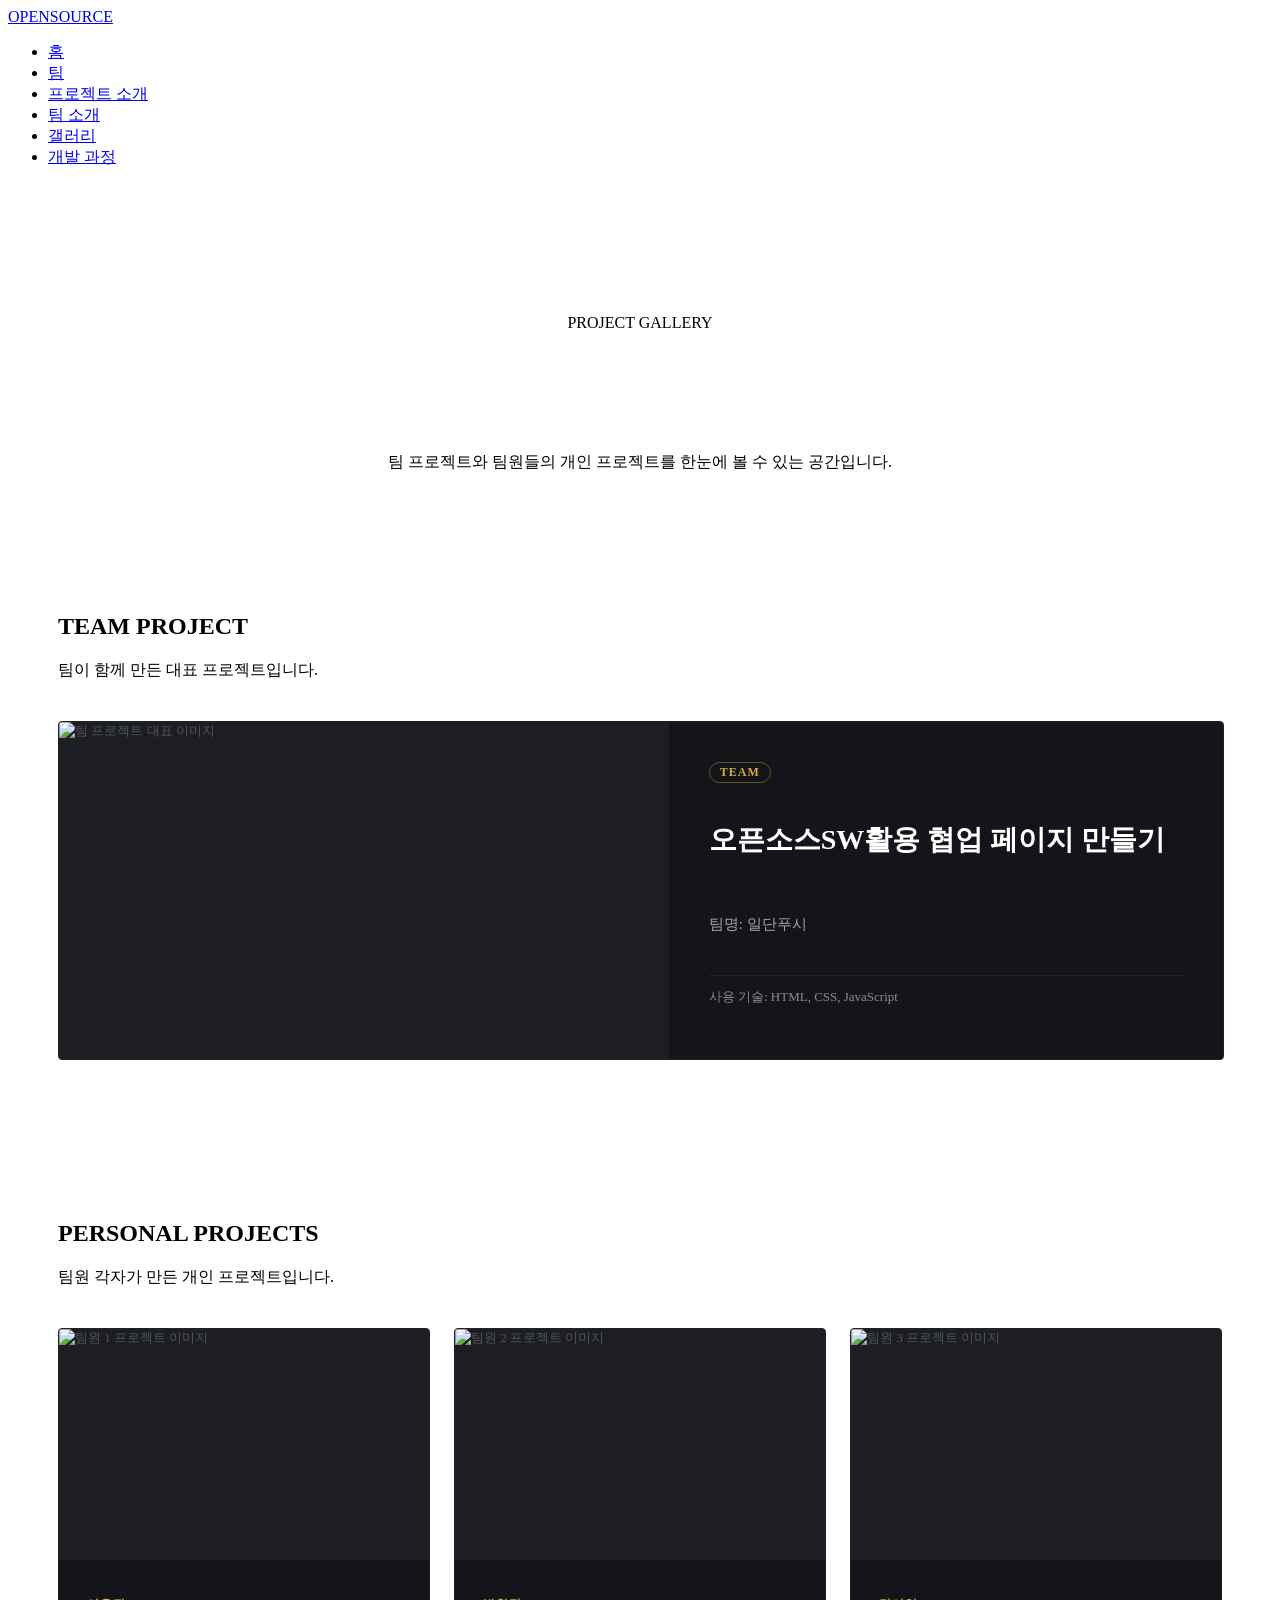
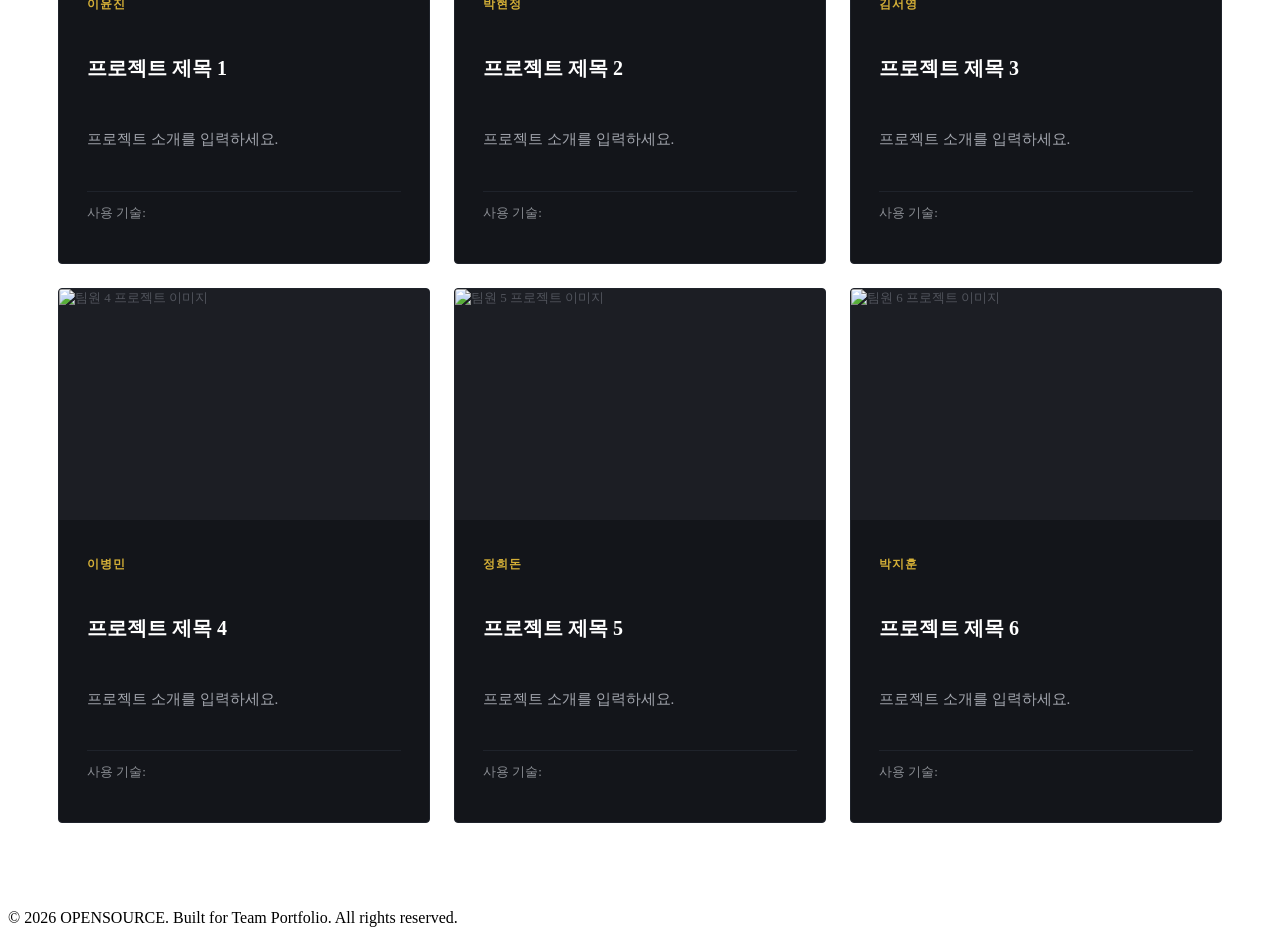
==== gallery.html @ da1b054b "페이지 이동 수정" ====
<!DOCTYPE html>
<html lang="ko">
<head>
    <meta charset="UTF-8">
    <meta name="viewport" content="width=device-width, initial-scale=1.0">
    <title>프로젝트 갤러리 | 일단 푸시 Team Portfolio</title>
    <link rel="stylesheet" href="page.css">
    <link rel="stylesheet" href="gallery.css">
</head>
<body>

    <header id="main-header" class="scrolled">
        <a href="page.html" class="logo-link">
            <div class="logo">OPENSOURCE</div>
        </a>
        <nav>
            <ul>
                <li><a href="page.html" class="nav-link">홈</a></li>
                <li><a href="page.html#team" class="nav-link">팀</a></li>
                <li><a href="page.html#project" class="nav-link">프로젝트 소개</a></li>
                <li><a href="about.html">팀 소개</a></li>
                <li><a href="gallery.html" class="nav-link active">갤러리</a></li>
                <li><a href="process.html" class="nav-link">개발 과정</a></li>
            </ul>
        </nav>
    </header>

    <main id="gallery-page">

        <section class="gallery-hero">
            <span class="team-brand">PROJECT GALLERY</span>
            <h1 class="gallery-main-title">프로젝트 갤러리</h1>
            <p class="section-desc">팀 프로젝트와 팀원들의 개인 프로젝트를 한눈에 볼 수 있는 공간입니다.</p>
        </section>

        <section id="team-project" class="gallery-section">
            <h2 class="section-title">TEAM PROJECT</h2>
            <p class="section-desc">팀이 함께 만든 대표 프로젝트입니다.</p>

            <article class="project-card gallery-team-card">
                <div class="project-thumb">
                    <img src="images/team-project.png" alt="팀 프로젝트 대표 이미지">
                </div>
                <div class="project-info">
                    <span class="project-badge">TEAM</span>
                    <h3 class="project-title">오픈소스SW활용 협업 페이지 만들기</h3>
                    <p class="project-desc">팀명: 일단푸시</p>
                    <p class="project-tech">사용 기술: HTML, CSS, JavaScript</p>
                </div>
            </article>
        </section>

        <section id="personal-projects" class="gallery-section">
            <h2 class="section-title">PERSONAL PROJECTS</h2>
            <p class="section-desc">팀원 각자가 만든 개인 프로젝트입니다.</p>

            <div class="project-grid">

                <article class="project-card personal-card">
                    <div class="project-thumb">
                        <img src="images/project-1.png" alt="팀원 1 프로젝트 이미지">
                    </div>
                    <div class="project-info">
                        <p class="project-author">이윤진</p>
                        <h3 class="project-title">프로젝트 제목 1</h3>
                        <p class="project-desc">프로젝트 소개를 입력하세요.</p>
                        <p class="project-tech">사용 기술: </p>
                    </div>
                </article>

                <article class="project-card personal-card">
                    <div class="project-thumb">
                        <img src="images/project-2.png" alt="팀원 2 프로젝트 이미지">
                    </div>
                    <div class="project-info">
                        <p class="project-author">박현정</p>
                        <h3 class="project-title">프로젝트 제목 2</h3>
                        <p class="project-desc">프로젝트 소개를 입력하세요.</p>
                        <p class="project-tech">사용 기술: </p>
                    </div>
                </article>

                <article class="project-card personal-card">
                    <div class="project-thumb">
                        <img src="images/project-3.png" alt="팀원 3 프로젝트 이미지">
                    </div>
                    <div class="project-info">
                        <p class="project-author">김서영</p>
                        <h3 class="project-title">프로젝트 제목 3</h3>
                        <p class="project-desc">프로젝트 소개를 입력하세요.</p>
                        <p class="project-tech">사용 기술: </p>
                    </div>
                </article>

                <article class="project-card personal-card">
                    <div class="project-thumb">
                        <img src="images/project-4.png" alt="팀원 4 프로젝트 이미지">
                    </div>
                    <div class="project-info">
                        <p class="project-author">이병민</p>
                        <h3 class="project-title">프로젝트 제목 4</h3>
                        <p class="project-desc">프로젝트 소개를 입력하세요.</p>
                        <p class="project-tech">사용 기술: </p>
                    </div>
                </article>

                <article class="project-card personal-card">
                    <div class="project-thumb">
                        <img src="images/project-5.png" alt="팀원 5 프로젝트 이미지">
                    </div>
                    <div class="project-info">
                        <p class="project-author">정희돈</p>
                        <h3 class="project-title">프로젝트 제목 5</h3>
                        <p class="project-desc">프로젝트 소개를 입력하세요.</p>
                        <p class="project-tech">사용 기술: </p>
                    </div>
                </article>

                <article class="project-card personal-card">
                    <div class="project-thumb">
                        <img src="images/project-6.png" alt="팀원 6 프로젝트 이미지">
                    </div>
                    <div class="project-info">
                        <p class="project-author">박지훈</p>
                        <h3 class="project-title">프로젝트 제목 6</h3>
                        <p class="project-desc">프로젝트 소개를 입력하세요.</p>
                        <p class="project-tech">사용 기술: </p>
                    </div>
                </article>

            </div>
        </section>

    </main>

    <footer id="site-footer">
        <p>© 2026 OPENSOURCE. Built for Team Portfolio. All rights reserved.</p>
    </footer>

</body>
</html>
---- gallery.css ----
/* 갤러리 페이지 전용 스타일 (공통 스타일은 page.css 사용) */

/* 페이지 상단 소개 영역 */
.gallery-hero {
    min-height: auto;
    padding: 130px 50px 50px 50px;
    text-align: center;
}

.gallery-main-title {
    font-size: 48px;
    font-weight: 900;
    color: #ffffff;
    margin-bottom: 14px;
    letter-spacing: 1px;
}

.gallery-hero .section-desc {
    margin-bottom: 0;
}

/* 섹션 공통 (page.css의 min-height:100vh 해제) */
.gallery-section {
    min-height: auto;
    padding: 70px 50px;
}

.gallery-section .section-desc {
    margin-bottom: 40px;
}

/* 프로젝트 카드 공통 */
.project-card {
    background: #13151a;
    border: 1px solid #1f232b;
    border-radius: 4px;
    overflow: hidden;
    transition: transform 0.3s ease, border-color 0.3s ease, box-shadow 0.3s ease;
}

.project-card:hover {
    transform: translateY(-4px);
    border-color: rgba(212, 175, 55, 0.5);
    box-shadow: 0 8px 24px rgba(0, 0, 0, 0.4);
}

/* 썸네일 (이미지가 없어도 영역 유지) */
.project-thumb {
    width: 100%;
    aspect-ratio: 16 / 10;
    background: #1c1e24;
    overflow: hidden;
}

.project-thumb img {
    width: 100%;
    height: 100%;
    object-fit: cover;
    object-position: center;
    display: block;
    color: #51545c;
    font-size: 13px;
}

/* 카드 내용 */
.project-info {
    padding: 24px 28px 28px;
    display: flex;
    flex-direction: column;
    gap: 10px;
    align-items: flex-start;
}

.project-badge,
.project-author {
    font-size: 12px;
    font-weight: 600;
    color: #d4af37;
    letter-spacing: 1px;
}

.project-badge {
    border: 1px solid rgba(212, 175, 55, 0.4);
    padding: 2px 10px;
    border-radius: 999px;
}

.project-title {
    font-size: 20px;
    font-weight: 700;
    color: #ffffff;
}

.project-desc {
    font-size: 15px;
    color: #a2a5ad;
    line-height: 1.7;
    word-break: keep-all;
}

.project-tech {
    font-size: 13px;
    color: #8a8d93;
    width: 100%;
    padding-top: 12px;
    border-top: 1px solid #1f232b;
}

.project-link {
    margin-top: 6px;
    font-size: 14px;
    font-weight: 600;
    color: #d4af37;
    border: 1px solid rgba(212, 175, 55, 0.4);
    padding: 8px 18px;
    border-radius: 4px;
    transition: background 0.3s, color 0.3s;
}

.project-link:hover {
    background: #d4af37;
    color: #0a0b0d;
}

/* 팀 프로젝트: 가로형 카드 */
.gallery-team-card {
    width: 100%;
    display: grid;
    grid-template-columns: 1.1fr 1fr;
}

.gallery-team-card .project-thumb {
    aspect-ratio: auto;
    min-height: 300px;
}

.gallery-team-card .project-info {
    padding: 40px;
    justify-content: center;
}

.gallery-team-card .project-title {
    font-size: 28px;
}

/* 개인 프로젝트: 그리드 */
.project-grid {
    display: grid;
    grid-template-columns: repeat(auto-fill, minmax(320px, 1fr));
    gap: 24px;
    width: 100%;
}

/* 모바일 화면 대응 */
@media (max-width: 768px) {
    .gallery-hero { padding: 110px 20px 40px 20px; }
    .gallery-main-title { font-size: 34px; }
    .gallery-section { padding: 50px 20px; }
    .gallery-section .section-desc { margin-bottom: 30px; }

    .gallery-team-card { grid-template-columns: 1fr; }
    .gallery-team-card .project-thumb { min-height: 0; aspect-ratio: 16 / 10; }
    .gallery-team-card .project-info { padding: 24px 28px 28px; }
    .gallery-team-card .project-title { font-size: 22px; }

    .project-grid { grid-template-columns: 1fr; }
}
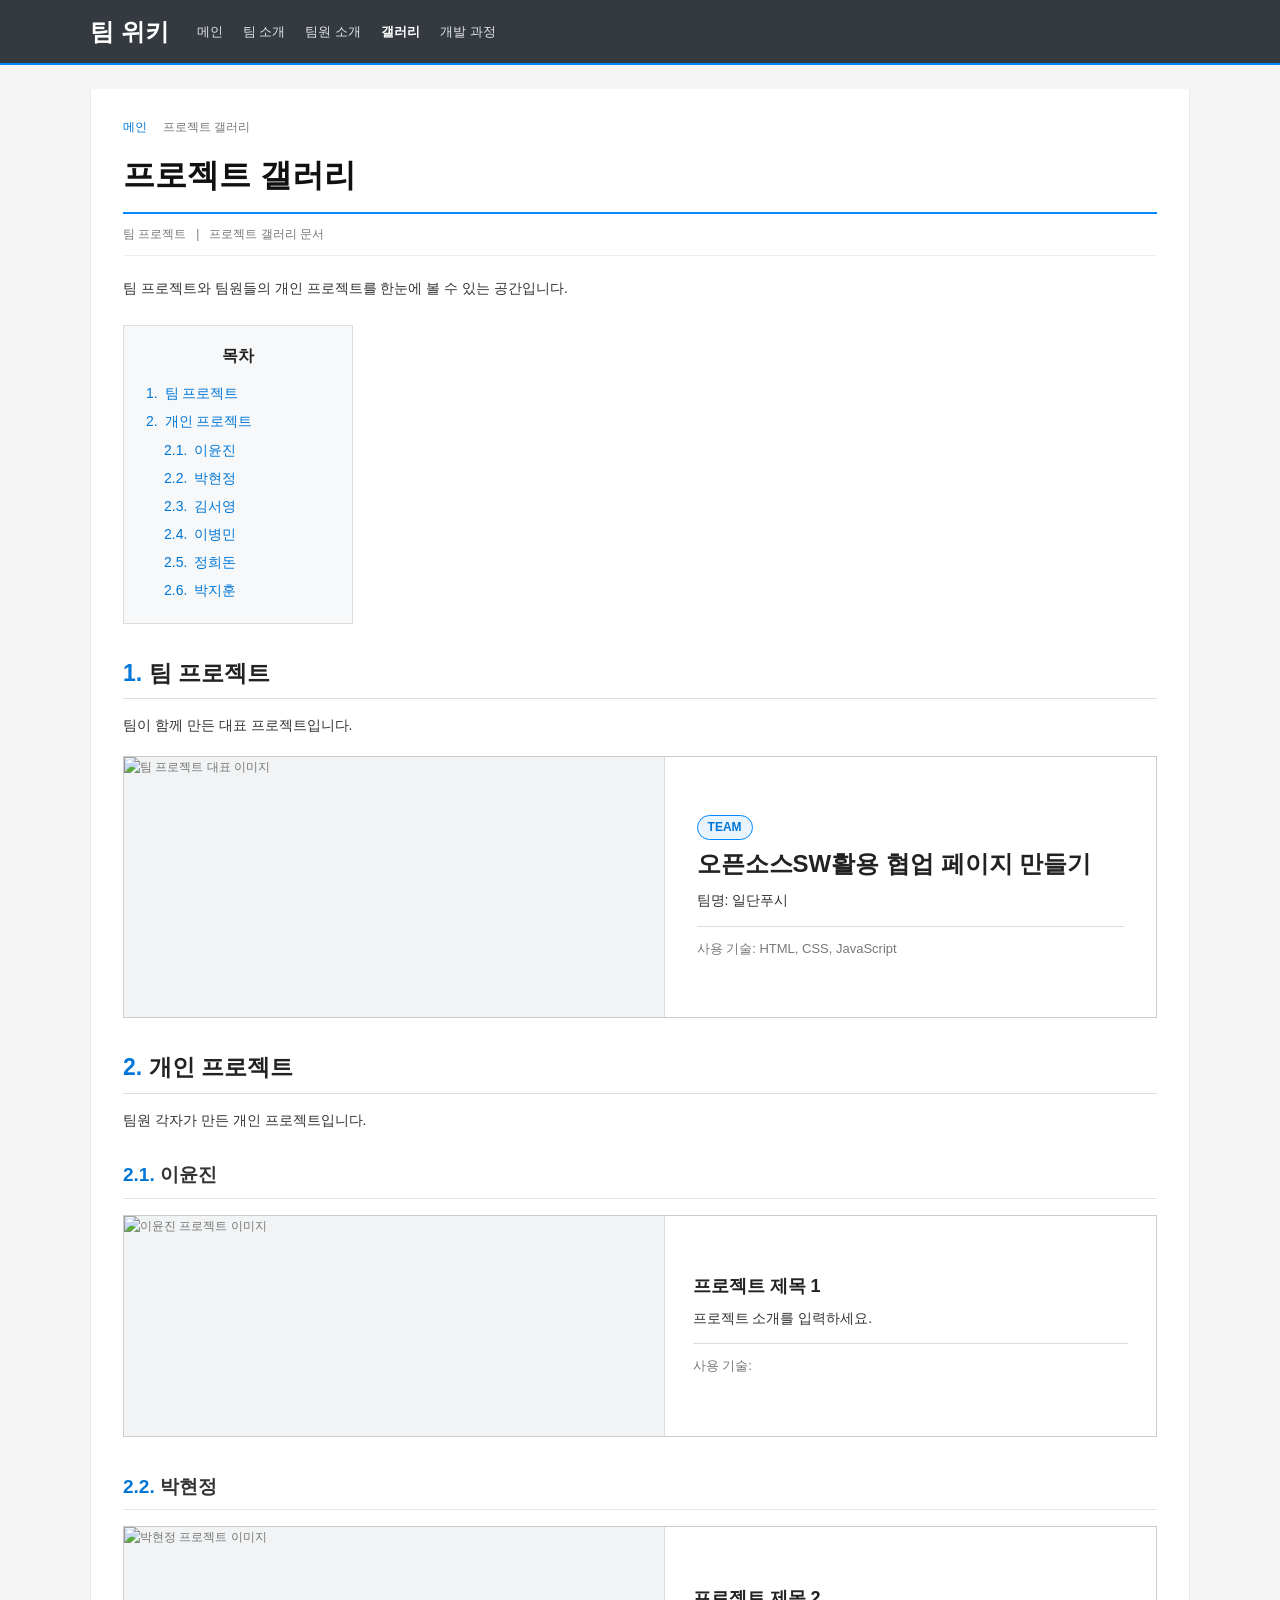
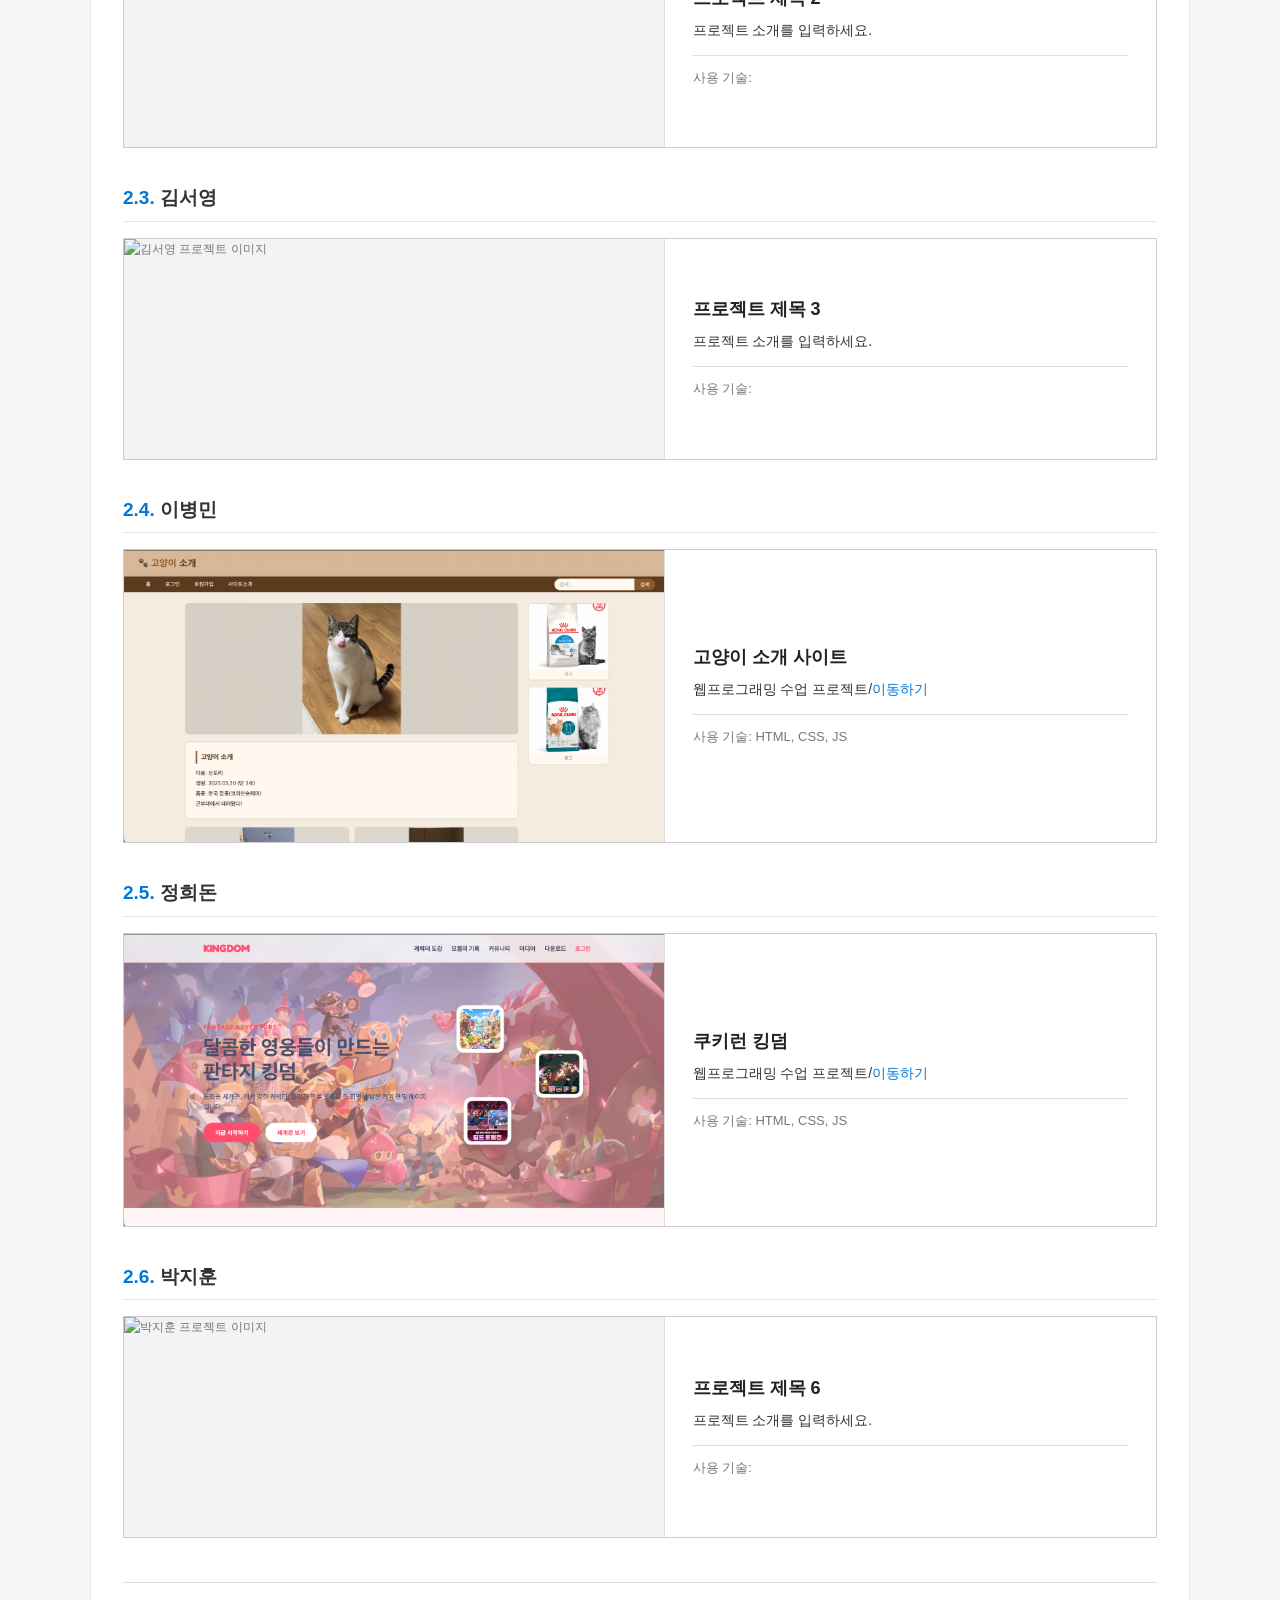
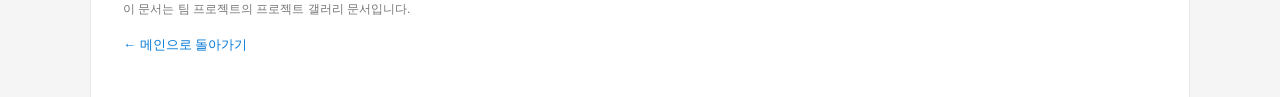
==== commit 5a24a227: "갤러리페이지디자인수정및 개인프로젝트내용추가(이병민,정희돈)" ====
--- a/gallery.html
+++ b/gallery.html
@@ -3,139 +3,199 @@
 <head>
     <meta charset="UTF-8">
     <meta name="viewport" content="width=device-width, initial-scale=1.0">
-    <title>프로젝트 갤러리 | 일단 푸시 Team Portfolio</title>
-    <link rel="stylesheet" href="page.css">
-    <link rel="stylesheet" href="gallery.css">
+    <title>프로젝트 갤러리 - 팀 위키</title>
+    <link rel="stylesheet" href="./gallery.css">
 </head>
 <body>
 
-    <header id="main-header" class="scrolled">
-        <a href="page.html" class="logo-link">
-            <div class="logo">OPENSOURCE</div>
-        </a>
-        <nav>
-            <ul>
-                <li><a href="page.html" class="nav-link">홈</a></li>
-                <li><a href="page.html#team" class="nav-link">팀</a></li>
-                <li><a href="page.html#project" class="nav-link">프로젝트 소개</a></li>
-                <li><a href="about.html">팀 소개</a></li>
-                <li><a href="gallery.html" class="nav-link active">갤러리</a></li>
-                <li><a href="process.html" class="nav-link">개발 과정</a></li>
-            </ul>
+    <header id="main-header" class="top-bar">
+        <nav class="nav-container" aria-label="주 메뉴">
+            <a href="./page.html" class="logo">팀 위키</a>
+
+            <div class="top-menu">
+                <a href="./page.html">메인</a>
+                <a href="./about.html">팀 소개</a>
+                <a href="./team.html">팀원 소개</a>
+                <a href="./gallery.html" aria-current="page">갤러리</a>
+                <a href="./process.html">개발 과정</a>
+            </div>
         </nav>
     </header>
 
-    <main id="gallery-page">
-
-        <section class="gallery-hero">
-            <span class="team-brand">PROJECT GALLERY</span>
-            <h1 class="gallery-main-title">프로젝트 갤러리</h1>
-            <p class="section-desc">팀 프로젝트와 팀원들의 개인 프로젝트를 한눈에 볼 수 있는 공간입니다.</p>
-        </section>
-
-        <section id="team-project" class="gallery-section">
-            <h2 class="section-title">TEAM PROJECT</h2>
-            <p class="section-desc">팀이 함께 만든 대표 프로젝트입니다.</p>
-
-            <article class="project-card gallery-team-card">
-                <div class="project-thumb">
-                    <img src="images/team-project.png" alt="팀 프로젝트 대표 이미지">
-                </div>
-                <div class="project-info">
-                    <span class="project-badge">TEAM</span>
-                    <h3 class="project-title">오픈소스SW활용 협업 페이지 만들기</h3>
-                    <p class="project-desc">팀명: 일단푸시</p>
-                    <p class="project-tech">사용 기술: HTML, CSS, JavaScript</p>
-                </div>
-            </article>
-        </section>
-
-        <section id="personal-projects" class="gallery-section">
-            <h2 class="section-title">PERSONAL PROJECTS</h2>
-            <p class="section-desc">팀원 각자가 만든 개인 프로젝트입니다.</p>
-
-            <div class="project-grid">
-
-                <article class="project-card personal-card">
+    <main id="gallery-page" class="wiki-container">
+        <article class="wiki-article">
+
+            <div class="breadcrumb">
+                <a href="./page.html">메인</a>
+                <span></span>
+                <span>프로젝트 갤러리</span>
+            </div>
+
+            <h1 class="document-title">프로젝트 갤러리</h1>
+
+            <div class="document-info">
+                팀 프로젝트
+                <span>|</span>
+                프로젝트 갤러리 문서
+            </div>
+
+            <p class="intro">팀 프로젝트와 팀원들의 개인 프로젝트를 한눈에 볼 수 있는 공간입니다.</p>
+
+            <nav class="toc" aria-label="목차">
+                <h2 class="toc-title">목차</h2>
+
+                <ol class="toc-list">
+                    <li>
+                        <a href="#team-project">
+                            <span class="section-number">1.</span> 팀 프로젝트
+                        </a>
+                    </li>
+
+                    <li>
+                        <a href="#personal-projects">
+                            <span class="section-number">2.</span> 개인 프로젝트
+                        </a>
+
+                        <ol>
+                            <li><a href="#project1"><span class="section-number">2.1.</span> 이윤진</a></li>
+                            <li><a href="#project2"><span class="section-number">2.2.</span> 박현정</a></li>
+                            <li><a href="#project3"><span class="section-number">2.3.</span> 김서영</a></li>
+                            <li><a href="#project4"><span class="section-number">2.4.</span> 이병민</a></li>
+                            <li><a href="#project5"><span class="section-number">2.5.</span> 정희돈</a></li>
+                            <li><a href="#project6"><span class="section-number">2.6.</span> 박지훈</a></li>
+                        </ol>
+                    </li>
+                </ol>
+            </nav>
+
+            <section id="team-project" class="gallery-section">
+                <h2 class="section-title"><a href="#team-project">1.</a> 팀 프로젝트</h2>
+                <p>팀이 함께 만든 대표 프로젝트입니다.</p>
+
+                <article class="project-card gallery-team-card">
                     <div class="project-thumb">
-                        <img src="images/project-1.png" alt="팀원 1 프로젝트 이미지">
+                        <img src="images/team-project.png" alt="팀 프로젝트 대표 이미지">
                     </div>
                     <div class="project-info">
-                        <p class="project-author">이윤진</p>
-                        <h3 class="project-title">프로젝트 제목 1</h3>
-                        <p class="project-desc">프로젝트 소개를 입력하세요.</p>
-                        <p class="project-tech">사용 기술: </p>
+                        <span class="project-badge">TEAM</span>
+                        <h3 class="project-title">오픈소스SW활용 협업 페이지 만들기</h3>
+                        <p class="project-desc">팀명: 일단푸시</p>
+                        <p class="project-tech">사용 기술: HTML, CSS, JavaScript</p>
                     </div>
                 </article>
-
-                <article class="project-card personal-card">
-                    <div class="project-thumb">
-                        <img src="images/project-2.png" alt="팀원 2 프로젝트 이미지">
-                    </div>
-                    <div class="project-info">
-                        <p class="project-author">박현정</p>
-                        <h3 class="project-title">프로젝트 제목 2</h3>
-                        <p class="project-desc">프로젝트 소개를 입력하세요.</p>
-                        <p class="project-tech">사용 기술: </p>
-                    </div>
-                </article>
-
-                <article class="project-card personal-card">
-                    <div class="project-thumb">
-                        <img src="images/project-3.png" alt="팀원 3 프로젝트 이미지">
-                    </div>
-                    <div class="project-info">
-                        <p class="project-author">김서영</p>
-                        <h3 class="project-title">프로젝트 제목 3</h3>
-                        <p class="project-desc">프로젝트 소개를 입력하세요.</p>
-                        <p class="project-tech">사용 기술: </p>
-                    </div>
-                </article>
-
-                <article class="project-card personal-card">
-                    <div class="project-thumb">
-                        <img src="images/project-4.png" alt="팀원 4 프로젝트 이미지">
-                    </div>
-                    <div class="project-info">
-                        <p class="project-author">이병민</p>
-                        <h3 class="project-title">프로젝트 제목 4</h3>
-                        <p class="project-desc">프로젝트 소개를 입력하세요.</p>
-                        <p class="project-tech">사용 기술: </p>
-                    </div>
-                </article>
-
-                <article class="project-card personal-card">
-                    <div class="project-thumb">
-                        <img src="images/project-5.png" alt="팀원 5 프로젝트 이미지">
-                    </div>
-                    <div class="project-info">
-                        <p class="project-author">정희돈</p>
-                        <h3 class="project-title">프로젝트 제목 5</h3>
-                        <p class="project-desc">프로젝트 소개를 입력하세요.</p>
-                        <p class="project-tech">사용 기술: </p>
-                    </div>
-                </article>
-
-                <article class="project-card personal-card">
-                    <div class="project-thumb">
-                        <img src="images/project-6.png" alt="팀원 6 프로젝트 이미지">
-                    </div>
-                    <div class="project-info">
-                        <p class="project-author">박지훈</p>
-                        <h3 class="project-title">프로젝트 제목 6</h3>
-                        <p class="project-desc">프로젝트 소개를 입력하세요.</p>
-                        <p class="project-tech">사용 기술: </p>
-                    </div>
-                </article>
-
-            </div>
-        </section>
-
+            </section>
+
+           
+            <section id="personal-projects" class="gallery-section">
+                <h2 class="section-title"><a href="#personal-projects">2.</a> 개인 프로젝트</h2>
+                <p>팀원 각자가 만든 개인 프로젝트입니다.</p>
+
+                
+                <section id="project1" class="member-section">
+                    <h3 class="member-title"><a href="#project1">2.1.</a> 이윤진</h3>
+
+                    <article class="project-card personal-card">
+                        <div class="project-thumb">
+                            <img src="images/project-1.png" alt="이윤진 프로젝트 이미지">
+                        </div>
+                        <div class="project-info">
+                            <h4 class="project-title">프로젝트 제목 1</h4>
+                            <p class="project-desc">프로젝트 소개를 입력하세요.</p>
+                            <p class="project-tech">사용 기술: </p>
+                        </div>
+                    </article>
+                </section>
+
+              
+                <section id="project2" class="member-section">
+                    <h3 class="member-title"><a href="#project2">2.2.</a> 박현정</h3>
+
+                    <article class="project-card personal-card">
+                        <div class="project-thumb">
+                            <img src="images/project-2.png" alt="박현정 프로젝트 이미지">
+                        </div>
+                        <div class="project-info">
+                            <h4 class="project-title">프로젝트 제목 2</h4>
+                            <p class="project-desc">프로젝트 소개를 입력하세요.</p>
+                            <p class="project-tech">사용 기술: </p>
+                        </div>
+                    </article>
+                </section>
+
+               
+                <section id="project3" class="member-section">
+                    <h3 class="member-title"><a href="#project3">2.3.</a> 김서영</h3>
+
+                    <article class="project-card personal-card">
+                        <div class="project-thumb">
+                            <img src="images/project-3.png" alt="김서영 프로젝트 이미지">
+                        </div>
+                        <div class="project-info">
+                            <h4 class="project-title">프로젝트 제목 3</h4>
+                            <p class="project-desc">프로젝트 소개를 입력하세요.</p>
+                            <p class="project-tech">사용 기술: </p>
+                        </div>
+                    </article>
+                </section>
+
+                
+                <section id="project4" class="member-section">
+                    <h3 class="member-title"><a href="#project4">2.4.</a> 이병민</h3>
+
+                    <article class="project-card personal-card">
+                        <div class="project-thumb">
+                            <img src="img/lbmproject.png" alt="이병민 프로젝트 이미지">
+                        </div>
+                        <div class="project-info">
+                            <h4 class="project-title">고양이 소개 사이트</h4>
+                            <p class="project-desc">웹프로그래밍 수업 프로젝트/<a href="https://gata02.github.io/web/" target="_blank">이동하기</a></p>
+                            <p class="project-tech">사용 기술: HTML, CSS, JS</p>
+                        </div>
+                    </article>
+                </section>
+
+                
+                <section id="project5" class="member-section">
+                    <h3 class="member-title"><a href="#project5">2.5.</a> 정희돈</h3>
+
+                    <article class="project-card personal-card">
+                        <div class="project-thumb">
+                            <img src="img/jhdproject.png" alt="정희돈 프로젝트 이미지">
+                        </div>
+                        <div class="project-info">
+                            <h4 class="project-title">쿠키런 킹덤</h4>
+                            <p class="project-desc">웹프로그래밍 수업 프로젝트/<a href="https://jhd0306.github.io/gmaeee11/" target="_blank">이동하기</a></p>
+                            <p class="project-tech">사용 기술: HTML, CSS, JS</p>
+                        </div>
+                    </article>
+                </section>
+
+                
+                <section id="project6" class="member-section">
+                    <h3 class="member-title"><a href="#project6">2.6.</a> 박지훈</h3>
+
+                    <article class="project-card personal-card">
+                        <div class="project-thumb">
+                            <img src="images/project-6.png" alt="박지훈 프로젝트 이미지">
+                        </div>
+                        <div class="project-info">
+                            <h4 class="project-title">프로젝트 제목 6</h4>
+                            <p class="project-desc">프로젝트 소개를 입력하세요.</p>
+                            <p class="project-tech">사용 기술: </p>
+                        </div>
+                    </article>
+                </section>
+            </section>
+
+           
+            <footer id="site-footer" class="document-footer">
+                <p>이 문서는 팀 프로젝트의 프로젝트 갤러리 문서입니다.</p>
+
+                <a href="./page.html" class="back-link">← 메인으로 돌아가기</a>
+            </footer>
+
+        </article>
     </main>
-
-    <footer id="site-footer">
-        <p>© 2026 OPENSOURCE. Built for Team Portfolio. All rights reserved.</p>
-    </footer>
 
 </body>
 </html>
--- a/gallery.css
+++ b/gallery.css
@@ -1,167 +1,458 @@
-/* 갤러리 페이지 전용 스타일 (공통 스타일은 page.css 사용) */
-
-/* 페이지 상단 소개 영역 */
-.gallery-hero {
-    min-height: auto;
-    padding: 130px 50px 50px 50px;
-    text-align: center;
-}
-
-.gallery-main-title {
-    font-size: 48px;
-    font-weight: 900;
-    color: #ffffff;
-    margin-bottom: 14px;
-    letter-spacing: 1px;
-}
-
-.gallery-hero .section-desc {
-    margin-bottom: 0;
-}
-
-/* 섹션 공통 (page.css의 min-height:100vh 해제) */
-.gallery-section {
-    min-height: auto;
-    padding: 70px 50px;
-}
-
-.gallery-section .section-desc {
-    margin-bottom: 40px;
-}
-
-/* 프로젝트 카드 공통 */
+/* =========================
+   기본 설정 (team.css와 동일)
+========================= */
+:root {
+  --header-bg: #343a40;
+  --accent: #0088ff;
+  --page-bg: #f5f5f5;
+  --paper-bg: #ffffff;
+  --soft-bg: #f7f8fa;
+  --border: #dddddd;
+  --text: #333333;
+  --muted: #777777;
+}
+
+* {
+  box-sizing: border-box;
+}
+
+body {
+  margin: 0;
+  background: var(--page-bg);
+  color: var(--text);
+  font-family: "Malgun Gothic", Arial, sans-serif;
+  font-size: 14px;
+  line-height: 1.8;
+}
+
+a {
+  color: #0077d6;
+  text-decoration: none;
+}
+
+a:hover {
+  text-decoration: underline;
+}
+
+a:focus-visible {
+  outline: 2px solid var(--accent);
+  outline-offset: 4px;
+}
+
+section,
+article {
+  scroll-margin-top: 20px;
+}
+
+/* =========================
+   진회색 상단 메뉴
+========================= */
+.top-bar {
+  background: var(--header-bg);
+  border-bottom: 2px solid var(--accent);
+}
+
+.nav-container {
+  display: flex;
+  align-items: center;
+  flex-wrap: wrap;
+  gap: 28px;
+  max-width: 1100px;
+  min-height: 56px;
+  margin: 0 auto;
+  padding: 10px 0;
+}
+
+.logo {
+  color: #ffffff;
+  font-size: 24px;
+  font-weight: 700;
+  white-space: nowrap;
+}
+
+.logo:hover {
+  text-decoration: none;
+}
+
+.top-menu {
+  display: flex;
+  align-items: center;
+  flex-wrap: wrap;
+  gap: 20px;
+}
+
+.top-menu a {
+  color: #e1e4e8;
+  font-size: 13px;
+}
+
+.top-menu a[aria-current="page"] {
+  color: #ffffff;
+  font-weight: 700;
+}
+
+/* =========================
+   가운데 흰색 문서
+========================= */
+.wiki-container {
+  max-width: 1100px;
+  min-height: calc(100vh - 82px);
+  margin: 24px auto 0;
+  background: var(--paper-bg);
+  border-right: 1px solid #e8e8e8;
+  border-left: 1px solid #e8e8e8;
+}
+
+.wiki-article {
+  padding: 28px 32px 40px;
+}
+
+.breadcrumb {
+  display: flex;
+  flex-wrap: wrap;
+  gap: 8px;
+  margin-bottom: 14px;
+  color: var(--muted);
+  font-size: 12px;
+}
+
+.document-title {
+  margin: 0;
+  padding-bottom: 14px;
+  border-bottom: 2px solid var(--accent);
+  color: #111111;
+  font-size: 32px;
+  line-height: 1.4;
+  font-weight: 700;
+}
+
+.document-info {
+  display: flex;
+  flex-wrap: wrap;
+  gap: 10px;
+  padding: 10px 0;
+  border-bottom: 1px solid #eeeeee;
+  color: var(--muted);
+  font-size: 12px;
+}
+
+.intro {
+  margin: 20px 0 24px;
+}
+
+/* =========================
+   연한 회색 목차
+========================= */
+.toc {
+  width: fit-content;
+  min-width: 230px;
+  max-width: 100%;
+  margin-bottom: 32px;
+  padding: 16px 22px;
+  background: var(--soft-bg);
+  border: 1px solid var(--border);
+}
+
+.toc-title {
+  margin: 0 0 10px;
+  color: #222222;
+  font-size: 16px;
+  font-weight: 700;
+  text-align: center;
+}
+
+.toc-list,
+.toc-list ol {
+  margin: 0;
+  padding: 0;
+  list-style: none;
+}
+
+.toc-list ol {
+  padding-left: 18px;
+}
+
+.toc-list li {
+  margin: 3px 0;
+}
+
+.section-number {
+  margin-right: 3px;
+}
+
+/* =========================
+   본문 제목과 구분선
+========================= */
+.section-title {
+  margin: 32px 0 14px;
+  padding-bottom: 8px;
+  border-bottom: 1px solid var(--border);
+  color: #222222;
+  font-size: 23px;
+  line-height: 1.5;
+}
+
+.section-title a {
+  color: #0077d6;
+}
+
+.wiki-article p {
+  overflow-wrap: anywhere;
+}
+
+.gallery-section > p {
+  margin: 0 0 18px;
+}
+
+/* =========================
+   프로젝트 카드 공통
+========================= */
 .project-card {
-    background: #13151a;
-    border: 1px solid #1f232b;
-    border-radius: 4px;
-    overflow: hidden;
-    transition: transform 0.3s ease, border-color 0.3s ease, box-shadow 0.3s ease;
-}
-
-.project-card:hover {
-    transform: translateY(-4px);
-    border-color: rgba(212, 175, 55, 0.5);
-    box-shadow: 0 8px 24px rgba(0, 0, 0, 0.4);
+  background: var(--paper-bg);
+  border: 1px solid #cccccc;
+  overflow: hidden;
 }
 
 /* 썸네일 (이미지가 없어도 영역 유지) */
 .project-thumb {
-    width: 100%;
-    aspect-ratio: 16 / 10;
-    background: #1c1e24;
-    overflow: hidden;
+  width: 100%;
+  aspect-ratio: 16 / 10;
+  background: #f1f3f5;
+  border-bottom: 1px solid var(--border);
+  overflow: hidden;
 }
 
 .project-thumb img {
-    width: 100%;
-    height: 100%;
-    object-fit: cover;
-    object-position: center;
-    display: block;
-    color: #51545c;
-    font-size: 13px;
+  display: block;
+  width: 100%;
+  height: 100%;
+  object-fit: cover;
+  object-position: center;
+  color: var(--muted);
+  font-size: 12px;
 }
 
 /* 카드 내용 */
 .project-info {
-    padding: 24px 28px 28px;
-    display: flex;
-    flex-direction: column;
-    gap: 10px;
-    align-items: flex-start;
-}
-
-.project-badge,
+  display: flex;
+  flex-direction: column;
+  align-items: flex-start;
+  gap: 6px;
+  padding: 18px 20px 20px;
+}
+
+.project-info p {
+  margin: 0;
+}
+
+.project-badge {
+  padding: 1px 10px;
+  border: 1px solid var(--accent);
+  border-radius: 999px;
+  background: #eaf4ff;
+  color: #0077d6;
+  font-size: 12px;
+  font-weight: 700;
+}
+
 .project-author {
-    font-size: 12px;
-    font-weight: 600;
-    color: #d4af37;
-    letter-spacing: 1px;
-}
-
-.project-badge {
-    border: 1px solid rgba(212, 175, 55, 0.4);
-    padding: 2px 10px;
-    border-radius: 999px;
+  color: #0077d6;
+  font-size: 13px;
+  font-weight: 700;
 }
 
 .project-title {
-    font-size: 20px;
-    font-weight: 700;
-    color: #ffffff;
+  margin: 0;
+  color: #222222;
+  font-size: 18px;
+  line-height: 1.5;
 }
 
 .project-desc {
-    font-size: 15px;
-    color: #a2a5ad;
-    line-height: 1.7;
-    word-break: keep-all;
+  color: var(--text);
+  word-break: keep-all;
 }
 
 .project-tech {
-    font-size: 13px;
-    color: #8a8d93;
-    width: 100%;
-    padding-top: 12px;
-    border-top: 1px solid #1f232b;
-}
-
+  width: 100%;
+  margin-top: 6px !important;
+  padding-top: 10px;
+  border-top: 1px solid var(--border);
+  color: var(--muted);
+  font-size: 13px;
+}
+
+/* 링크가 들어가는 경우 */
 .project-link {
-    margin-top: 6px;
-    font-size: 14px;
-    font-weight: 600;
-    color: #d4af37;
-    border: 1px solid rgba(212, 175, 55, 0.4);
-    padding: 8px 18px;
-    border-radius: 4px;
-    transition: background 0.3s, color 0.3s;
+  margin-top: 6px;
+  padding: 5px 14px;
+  border: 1px solid #bbbbbb;
+  border-radius: 4px;
+  background: #f5f5f5;
+  color: #333333;
+  font-size: 13px;
 }
 
 .project-link:hover {
-    background: #d4af37;
-    color: #0a0b0d;
+  background: #e5e5e5;
+  text-decoration: none;
 }
 
 /* 팀 프로젝트: 가로형 카드 */
 .gallery-team-card {
-    width: 100%;
-    display: grid;
-    grid-template-columns: 1.1fr 1fr;
+  display: grid;
+  grid-template-columns: 1.1fr 1fr;
+  width: 100%;
 }
 
 .gallery-team-card .project-thumb {
-    aspect-ratio: auto;
-    min-height: 300px;
+  min-height: 260px;
+  aspect-ratio: auto;
+  border-right: 1px solid var(--border);
+  border-bottom: none;
 }
 
 .gallery-team-card .project-info {
-    padding: 40px;
-    justify-content: center;
+  justify-content: center;
+  padding: 32px;
 }
 
 .gallery-team-card .project-title {
+  font-size: 24px;
+}
+
+/* 개인 프로젝트: 팀원별 소제목 */
+.member-section {
+  margin: 28px 0 36px;
+}
+
+.member-title {
+  margin: 0 0 16px;
+  padding-bottom: 8px;
+  border-bottom: 1px solid #e5e5e5;
+  color: #333333;
+  font-size: 19px;
+  line-height: 1.5;
+}
+
+.member-title a {
+  color: #0077d6;
+}
+
+/* 개인 프로젝트: 가로형 카드 */
+.personal-card {
+  display: grid;
+  grid-template-columns: 1.1fr 1fr;
+  width: 100%;
+}
+
+.personal-card .project-thumb {
+  min-height: 220px;
+  aspect-ratio: auto;
+  border-right: 1px solid var(--border);
+  border-bottom: none;
+}
+
+.personal-card .project-info {
+  justify-content: center;
+  padding: 24px 28px;
+}
+
+/* =========================
+   문서 하단
+========================= */
+.document-footer {
+  margin-top: 44px;
+  padding-top: 16px;
+  border-top: 1px solid var(--border);
+  color: var(--muted);
+  font-size: 12px;
+}
+
+.document-footer p {
+  margin: 0 0 12px;
+}
+
+.back-link {
+  font-size: 13px;
+}
+
+/* =========================
+   화면이 좁을 때
+========================= */
+@media (max-width: 1150px) {
+  .nav-container {
+    margin-right: 20px;
+    margin-left: 20px;
+  }
+
+  .wiki-container {
+    margin-right: 20px;
+    margin-left: 20px;
+  }
+}
+
+@media (max-width: 768px) {
+  .gallery-team-card,
+  .personal-card {
+    grid-template-columns: 1fr;
+  }
+
+  .personal-card .project-thumb,
+  .gallery-team-card .project-thumb {
+    min-height: 0;
+    aspect-ratio: 16 / 10;
+    border-right: none;
+    border-bottom: 1px solid var(--border);
+  }
+
+  .gallery-team-card .project-info,
+  .personal-card .project-info {
+    padding: 18px 20px 20px;
+  }
+
+  .gallery-team-card .project-title {
+    font-size: 20px;
+  }
+}
+
+@media (max-width: 600px) {
+  .nav-container {
+    gap: 8px 20px;
+    margin-right: 16px;
+    margin-left: 16px;
+    padding: 10px 0;
+  }
+
+  .logo {
+    font-size: 22px;
+  }
+
+  .top-menu {
+    gap: 14px;
+  }
+
+  .wiki-container {
+    margin: 12px 10px 0;
+  }
+
+  .wiki-article {
+    padding: 22px 16px 32px;
+  }
+
+  .document-title {
     font-size: 28px;
-}
-
-/* 개인 프로젝트: 그리드 */
-.project-grid {
-    display: grid;
-    grid-template-columns: repeat(auto-fill, minmax(320px, 1fr));
-    gap: 24px;
-    width: 100%;
-}
-
-/* 모바일 화면 대응 */
-@media (max-width: 768px) {
-    .gallery-hero { padding: 110px 20px 40px 20px; }
-    .gallery-main-title { font-size: 34px; }
-    .gallery-section { padding: 50px 20px; }
-    .gallery-section .section-desc { margin-bottom: 30px; }
-
-    .gallery-team-card { grid-template-columns: 1fr; }
-    .gallery-team-card .project-thumb { min-height: 0; aspect-ratio: 16 / 10; }
-    .gallery-team-card .project-info { padding: 24px 28px 28px; }
-    .gallery-team-card .project-title { font-size: 22px; }
-
-    .project-grid { grid-template-columns: 1fr; }
-}
+  }
+
+  .section-title {
+    font-size: 21px;
+  }
+
+  .toc {
+    min-width: 0;
+  }
+
+  .member-title {
+    font-size: 18px;
+  }
+}
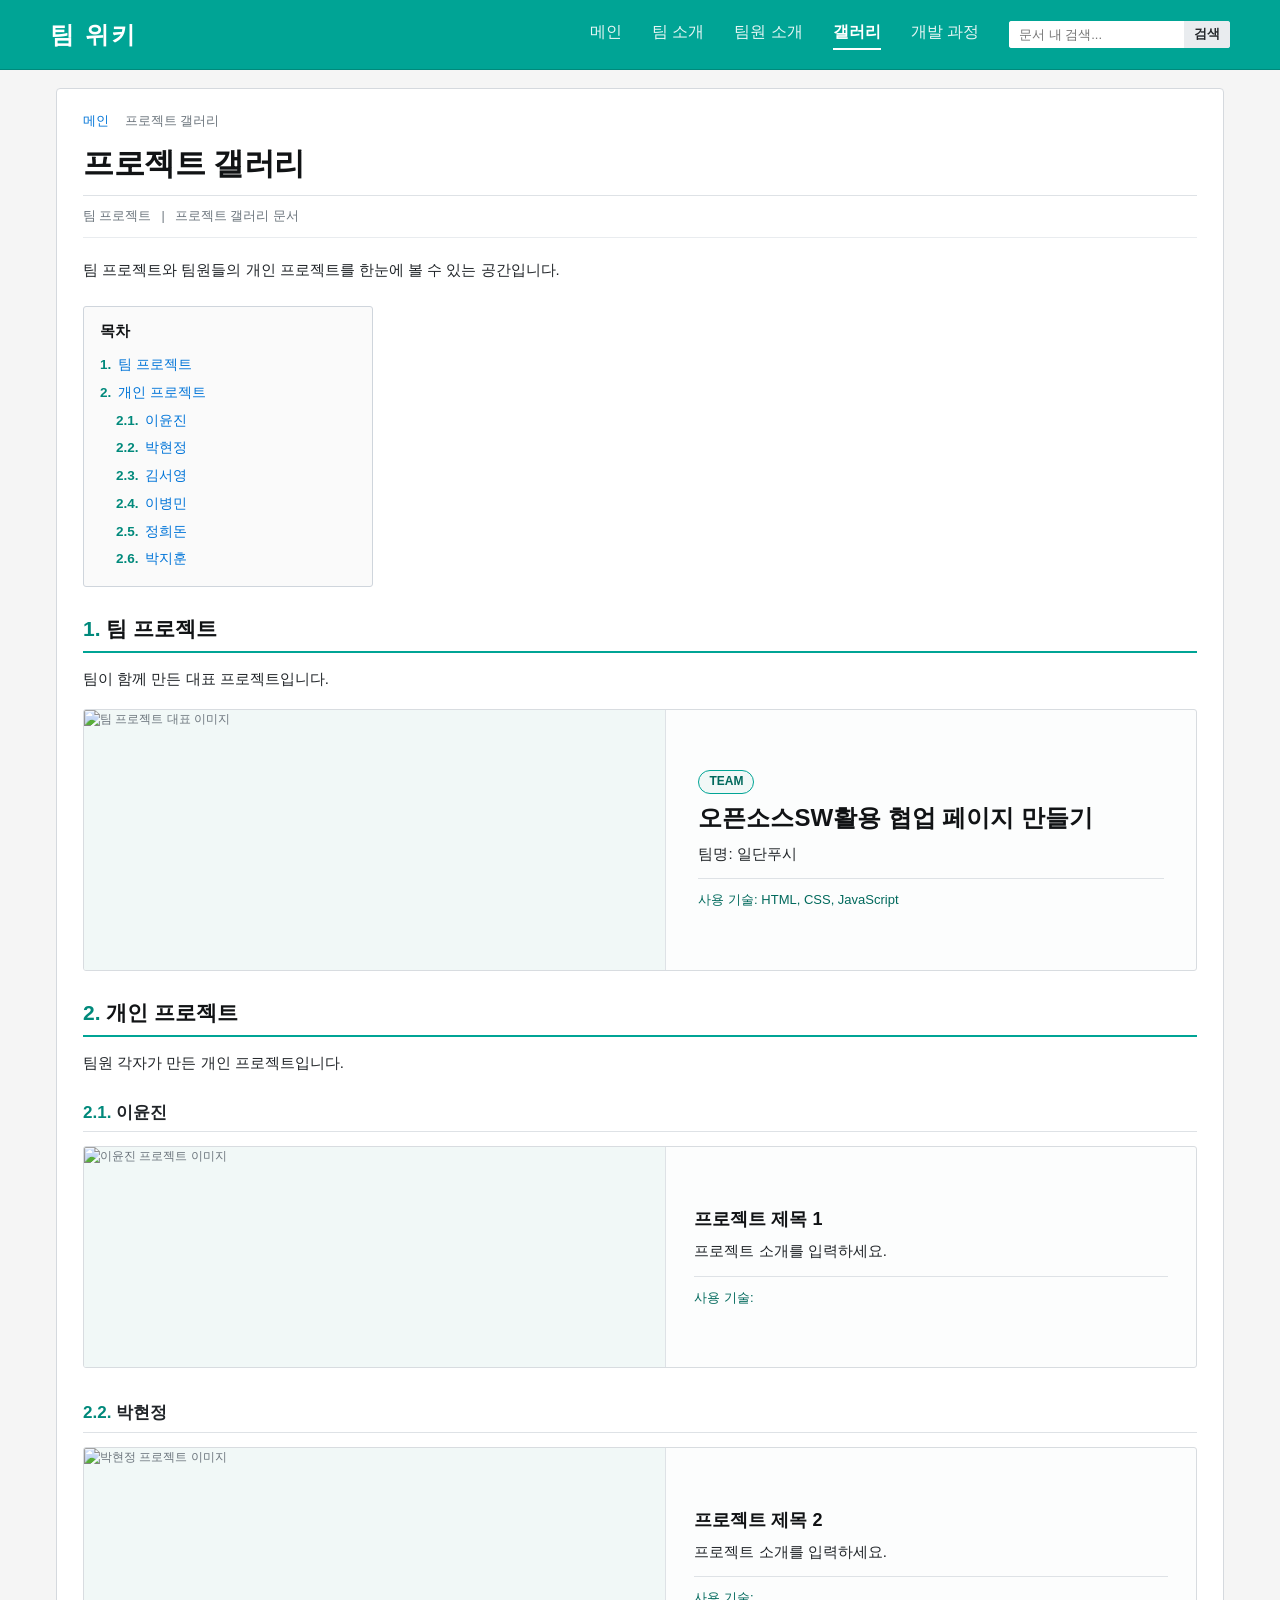
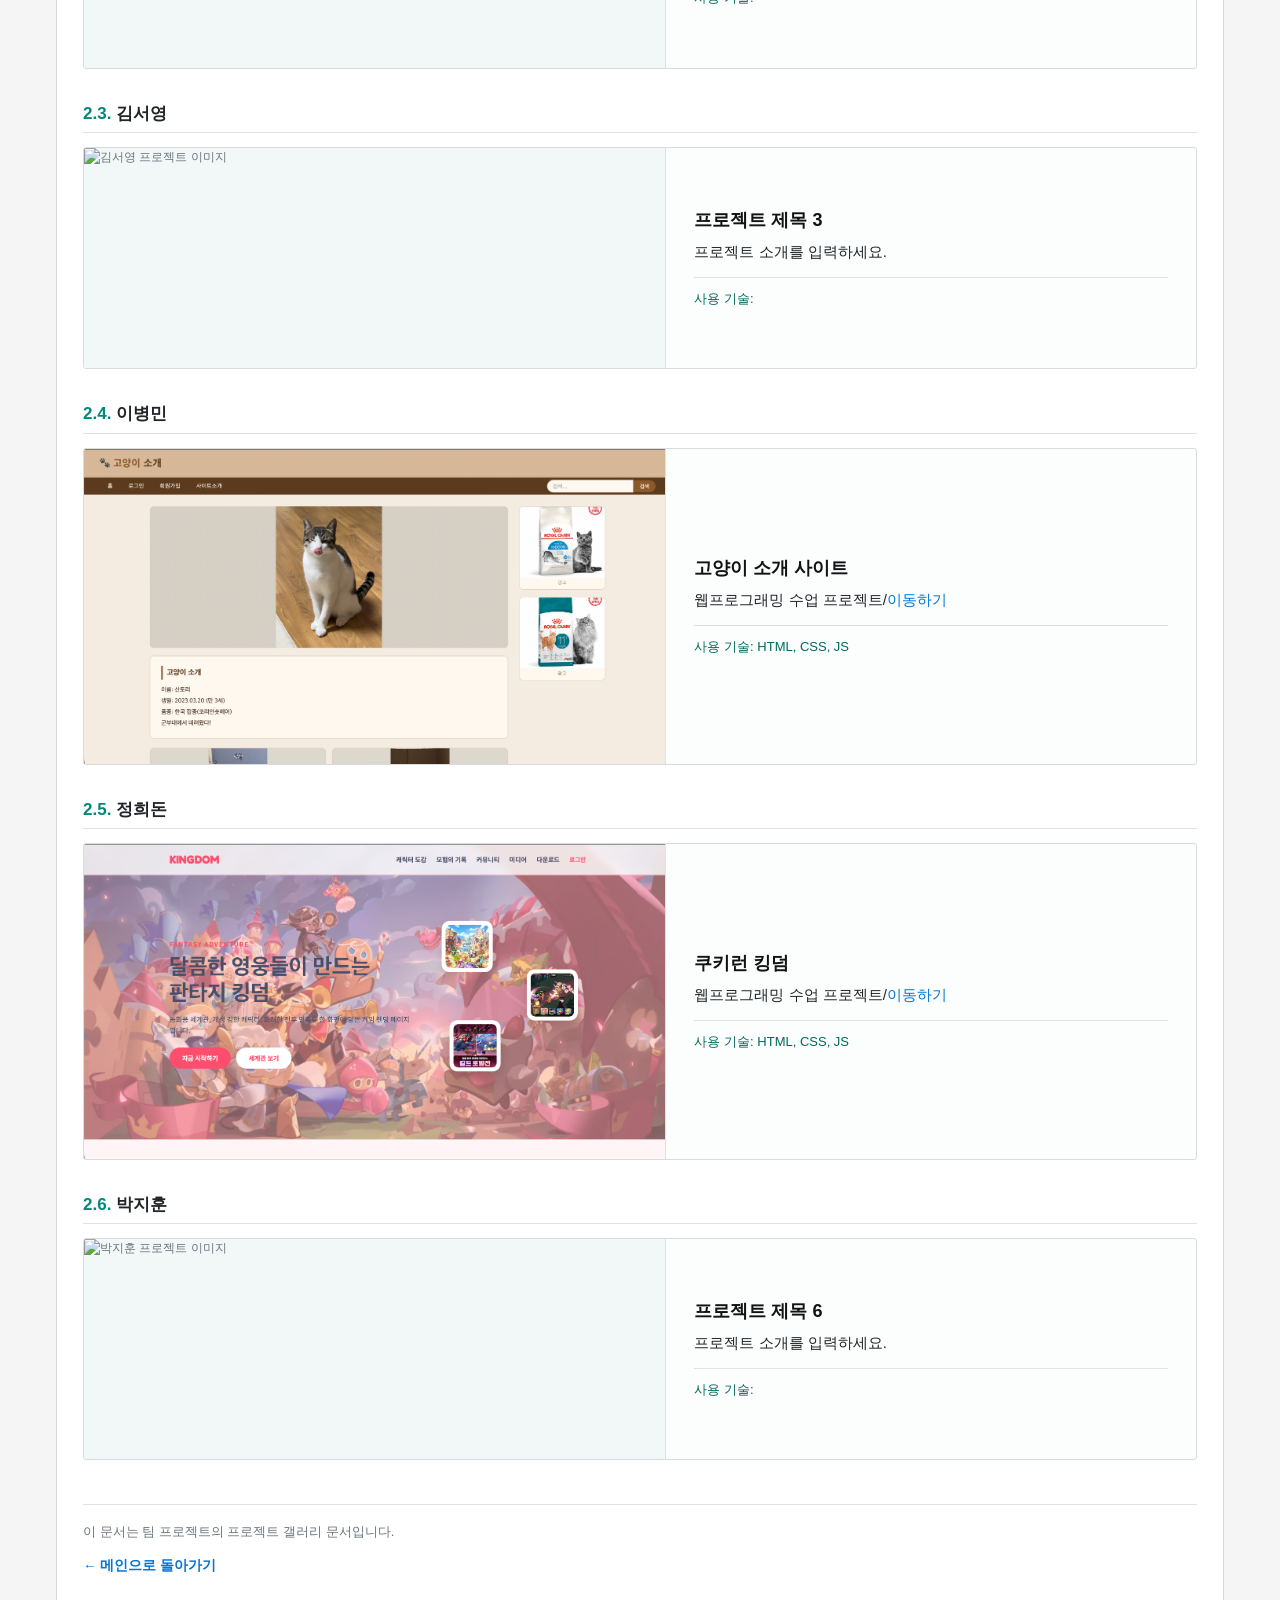
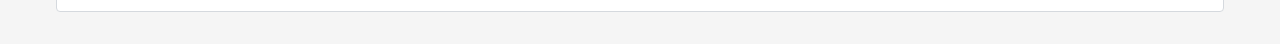
==== commit e0dc443b: "page 파일 index로 이름 변경 및 연동 수정" ====
--- a/gallery.html
+++ b/gallery.html
@@ -10,15 +10,20 @@
 
     <header id="main-header" class="top-bar">
         <nav class="nav-container" aria-label="주 메뉴">
-            <a href="./page.html" class="logo">팀 위키</a>
+            <a href="./index.html" class="logo">팀 위키</a>
 
             <div class="top-menu">
-                <a href="./page.html">메인</a>
+                <a href="./index.html">메인</a>
                 <a href="./about.html">팀 소개</a>
                 <a href="./team.html">팀원 소개</a>
                 <a href="./gallery.html" aria-current="page">갤러리</a>
                 <a href="./process.html">개발 과정</a>
             </div>
+
+            <form class="search-form" id="search-form" role="search">
+                <input type="search" id="search-input" placeholder="문서 내 검색..." autocomplete="off">
+                <button type="submit" aria-label="검색">검색</button>
+            </form>
         </nav>
     </header>
 
@@ -26,7 +31,7 @@
         <article class="wiki-article">
 
             <div class="breadcrumb">
-                <a href="./page.html">메인</a>
+                <a href="./index.html">메인</a>
                 <span></span>
                 <span>프로젝트 갤러리</span>
             </div>
@@ -191,11 +196,12 @@
             <footer id="site-footer" class="document-footer">
                 <p>이 문서는 팀 프로젝트의 프로젝트 갤러리 문서입니다.</p>
 
-                <a href="./page.html" class="back-link">← 메인으로 돌아가기</a>
+                <a href="./index.html" class="back-link">← 메인으로 돌아가기</a>
             </footer>
 
         </article>
     </main>
 
+    <script src="./gallery.js"></script>
 </body>
 </html>
--- a/gallery.css
+++ b/gallery.css
@@ -1,32 +1,46 @@
 /* =========================
-   기본 설정 (team.css와 동일)
+   기본 설정 (index.css 디자인 기준)
 ========================= */
 :root {
-  --header-bg: #343a40;
-  --accent: #0088ff;
+  --header-bg: #00a495;
+  --header-bg-scrolled: #008f82;
+  --accent: #00a495;
+  --accent-dark: #00897b;
+  --accent-deep: #00695c;
+  --accent-soft: #f1f8f7;
+  --link: #0275d8;
   --page-bg: #f5f5f5;
   --paper-bg: #ffffff;
-  --soft-bg: #f7f8fa;
-  --border: #dddddd;
-  --text: #333333;
-  --muted: #777777;
+  --soft-bg: #fafafa;
+  --border: #d5d9de;
+  --line: #dee2e6;
+  --text: #212529;
+  --muted: #6c757d;
+  --title: #111315;
 }
 
 * {
   box-sizing: border-box;
+}
+
+html {
+  scroll-behavior: smooth;
+  scroll-padding-top: 84px;
+  font-family: "Apple SD Gothic Neo", "Malgun Gothic", "Noto Sans KR", sans-serif;
+  background-color: var(--page-bg);
+  color: var(--text);
 }
 
 body {
   margin: 0;
   background: var(--page-bg);
   color: var(--text);
-  font-family: "Malgun Gothic", Arial, sans-serif;
-  font-size: 14px;
-  line-height: 1.8;
+  font-size: 15px;
+  line-height: 1.65;
 }
 
 a {
-  color: #0077d6;
+  color: var(--link);
   text-decoration: none;
 }
 
@@ -39,51 +53,66 @@
   outline-offset: 4px;
 }
 
-section,
-article {
-  scroll-margin-top: 20px;
-}
-
-/* =========================
-   진회색 상단 메뉴
+/* =========================
+   상단 바 (비율: process 헤더 / 색상: page)
 ========================= */
 .top-bar {
+  position: sticky;
+  top: 0;
+  z-index: 1000;
+  height: 70px;
   background: var(--header-bg);
-  border-bottom: 2px solid var(--accent);
+  border-bottom: 1px solid var(--accent-dark);
+  transition: all 0.4s ease;
+}
+
+.top-bar.scrolled {
+  background: var(--header-bg-scrolled);
+  box-shadow: 0 2px 8px rgba(0, 0, 0, 0.14);
 }
 
 .nav-container {
   display: flex;
   align-items: center;
-  flex-wrap: wrap;
-  gap: 28px;
-  max-width: 1100px;
-  min-height: 56px;
-  margin: 0 auto;
-  padding: 10px 0;
+  gap: 30px;
+  width: 100%;
+  height: 100%;
+  padding: 0 50px;
 }
 
 .logo {
   color: #ffffff;
   font-size: 24px;
-  font-weight: 700;
+  font-weight: 800;
+  letter-spacing: 2px;
   white-space: nowrap;
 }
 
 .logo:hover {
+  color: #ffffff;
   text-decoration: none;
 }
 
 .top-menu {
   display: flex;
   align-items: center;
-  flex-wrap: wrap;
-  gap: 20px;
+  gap: 30px;
+  margin-left: auto;
 }
 
 .top-menu a {
-  color: #e1e4e8;
-  font-size: 13px;
+  position: relative;
+  padding-bottom: 5px;
+  color: rgba(255, 255, 255, 0.9);
+  font-size: 16px;
+  font-weight: 500;
+  white-space: nowrap;
+  transition: color 0.3s;
+}
+
+.top-menu a:hover {
+  color: #ffffff;
+  text-decoration: none;
 }
 
 .top-menu a[aria-current="page"] {
@@ -91,39 +120,89 @@
   font-weight: 700;
 }
 
+.top-menu a[aria-current="page"]::after {
+  content: "";
+  position: absolute;
+  bottom: 0;
+  left: 0;
+  width: 100%;
+  height: 2px;
+  background: #ffffff;
+}
+
+/* 문서 내 검색 */
+.search-form {
+  display: flex;
+  background: #ffffff;
+  border-radius: 3px;
+  overflow: hidden;
+}
+
+.search-form input {
+  width: 175px;
+  padding: 5px 10px;
+  border: none;
+  outline: none;
+  color: var(--text);
+  font-size: 13px;
+}
+
+.search-form button {
+  padding: 5px 10px;
+  border: none;
+  background: #e9ecef;
+  color: var(--text);
+  font-size: 12.5px;
+  font-weight: 700;
+  cursor: pointer;
+}
+
+.search-form button:hover {
+  background: var(--line);
+}
+
+/* 검색 결과 표시: 초록(#00a495)의 보색 #ff5b6a, 투명도 30% */
+mark.search-mark {
+  padding: 0 2px;
+  border-radius: 2px;
+  background-color: rgba(255, 91, 106, 0.3);
+  color: var(--title);
+}
+
 /* =========================
    가운데 흰색 문서
 ========================= */
 .wiki-container {
-  max-width: 1100px;
-  min-height: calc(100vh - 82px);
-  margin: 24px auto 0;
+  max-width: 1200px;
+  margin: 18px auto 32px;
+  padding: 0 16px;
+}
+
+.wiki-article {
+  padding: 22px 26px 34px;
   background: var(--paper-bg);
-  border-right: 1px solid #e8e8e8;
-  border-left: 1px solid #e8e8e8;
-}
-
-.wiki-article {
-  padding: 28px 32px 40px;
+  border: 1px solid var(--border);
+  border-radius: 4px;
 }
 
 .breadcrumb {
   display: flex;
   flex-wrap: wrap;
   gap: 8px;
-  margin-bottom: 14px;
+  margin-bottom: 10px;
   color: var(--muted);
-  font-size: 12px;
+  font-size: 12.5px;
 }
 
 .document-title {
   margin: 0;
-  padding-bottom: 14px;
-  border-bottom: 2px solid var(--accent);
-  color: #111111;
-  font-size: 32px;
+  padding-bottom: 10px;
+  border-bottom: 1px solid var(--line);
+  color: var(--title);
+  font-size: 31px;
   line-height: 1.4;
-  font-weight: 700;
+  font-weight: 800;
+  letter-spacing: -0.5px;
 }
 
 .document-info {
@@ -131,9 +210,9 @@
   flex-wrap: wrap;
   gap: 10px;
   padding: 10px 0;
-  border-bottom: 1px solid #eeeeee;
+  border-bottom: 1px solid #e9ecef;
   color: var(--muted);
-  font-size: 12px;
+  font-size: 12.5px;
 }
 
 .intro {
@@ -141,24 +220,24 @@
 }
 
 /* =========================
-   연한 회색 목차
+   목차
 ========================= */
 .toc {
   width: fit-content;
-  min-width: 230px;
+  min-width: 290px;
   max-width: 100%;
-  margin-bottom: 32px;
-  padding: 16px 22px;
+  margin-bottom: 24px;
+  padding: 12px 16px;
   background: var(--soft-bg);
-  border: 1px solid var(--border);
+  border: 1px solid #cfd5dc;
+  border-radius: 3px;
 }
 
 .toc-title {
-  margin: 0 0 10px;
-  color: #222222;
-  font-size: 16px;
-  font-weight: 700;
-  text-align: center;
+  margin: 0 0 8px;
+  color: var(--title);
+  font-size: 15px;
+  font-weight: 800;
 }
 
 .toc-list,
@@ -169,31 +248,38 @@
 }
 
 .toc-list ol {
-  padding-left: 18px;
+  padding-left: 16px;
 }
 
 .toc-list li {
   margin: 3px 0;
 }
 
+.toc-list a {
+  font-size: 13.5px;
+}
+
 .section-number {
   margin-right: 3px;
+  color: var(--accent-dark);
+  font-weight: 700;
 }
 
 /* =========================
    본문 제목과 구분선
 ========================= */
 .section-title {
-  margin: 32px 0 14px;
-  padding-bottom: 8px;
-  border-bottom: 1px solid var(--border);
-  color: #222222;
-  font-size: 23px;
+  margin: 26px 0 14px;
+  padding-bottom: 6px;
+  border-bottom: 2px solid var(--accent);
+  color: var(--title);
+  font-size: 21px;
   line-height: 1.5;
+  font-weight: 800;
 }
 
 .section-title a {
-  color: #0077d6;
+  color: var(--accent-dark);
 }
 
 .wiki-article p {
@@ -208,8 +294,9 @@
    프로젝트 카드 공통
 ========================= */
 .project-card {
-  background: var(--paper-bg);
-  border: 1px solid #cccccc;
+  background: #fcfdfd;
+  border: 1px solid #d8dce0;
+  border-radius: 3px;
   overflow: hidden;
 }
 
@@ -217,8 +304,8 @@
 .project-thumb {
   width: 100%;
   aspect-ratio: 16 / 10;
-  background: #f1f3f5;
-  border-bottom: 1px solid var(--border);
+  background: var(--accent-soft);
+  border-bottom: 1px solid var(--line);
   overflow: hidden;
 }
 
@@ -249,21 +336,21 @@
   padding: 1px 10px;
   border: 1px solid var(--accent);
   border-radius: 999px;
-  background: #eaf4ff;
-  color: #0077d6;
+  background: var(--accent-soft);
+  color: var(--accent-deep);
   font-size: 12px;
   font-weight: 700;
 }
 
 .project-author {
-  color: #0077d6;
+  color: var(--accent-deep);
   font-size: 13px;
   font-weight: 700;
 }
 
 .project-title {
   margin: 0;
-  color: #222222;
+  color: var(--title);
   font-size: 18px;
   line-height: 1.5;
 }
@@ -277,8 +364,8 @@
   width: 100%;
   margin-top: 6px !important;
   padding-top: 10px;
-  border-top: 1px solid var(--border);
-  color: var(--muted);
+  border-top: 1px solid var(--line);
+  color: var(--accent-deep);
   font-size: 13px;
 }
 
@@ -286,15 +373,15 @@
 .project-link {
   margin-top: 6px;
   padding: 5px 14px;
-  border: 1px solid #bbbbbb;
-  border-radius: 4px;
-  background: #f5f5f5;
-  color: #333333;
+  border: 1px solid var(--accent);
+  border-radius: 3px;
+  background: var(--accent-soft);
+  color: var(--accent-deep);
   font-size: 13px;
 }
 
 .project-link:hover {
-  background: #e5e5e5;
+  background: #e0f0ee;
   text-decoration: none;
 }
 
@@ -308,7 +395,7 @@
 .gallery-team-card .project-thumb {
   min-height: 260px;
   aspect-ratio: auto;
-  border-right: 1px solid var(--border);
+  border-right: 1px solid var(--line);
   border-bottom: none;
 }
 
@@ -323,20 +410,21 @@
 
 /* 개인 프로젝트: 팀원별 소제목 */
 .member-section {
-  margin: 28px 0 36px;
+  margin: 24px 0 32px;
 }
 
 .member-title {
-  margin: 0 0 16px;
-  padding-bottom: 8px;
-  border-bottom: 1px solid #e5e5e5;
-  color: #333333;
-  font-size: 19px;
+  margin: 0 0 14px;
+  padding-bottom: 6px;
+  border-bottom: 1px solid var(--line);
+  color: var(--text);
+  font-size: 17px;
   line-height: 1.5;
+  font-weight: 700;
 }
 
 .member-title a {
-  color: #0077d6;
+  color: var(--accent-dark);
 }
 
 /* 개인 프로젝트: 가로형 카드 */
@@ -349,7 +437,7 @@
 .personal-card .project-thumb {
   min-height: 220px;
   aspect-ratio: auto;
-  border-right: 1px solid var(--border);
+  border-right: 1px solid var(--line);
   border-bottom: none;
 }
 
@@ -364,9 +452,9 @@
 .document-footer {
   margin-top: 44px;
   padding-top: 16px;
-  border-top: 1px solid var(--border);
+  border-top: 1px solid var(--line);
   color: var(--muted);
-  font-size: 12px;
+  font-size: 13px;
 }
 
 .document-footer p {
@@ -374,21 +462,27 @@
 }
 
 .back-link {
-  font-size: 13px;
+  font-size: 13.5px;
+  font-weight: 600;
 }
 
 /* =========================
    화면이 좁을 때
 ========================= */
-@media (max-width: 1150px) {
+@media (max-width: 860px) {
+  .top-bar {
+    height: auto;
+  }
+
   .nav-container {
-    margin-right: 20px;
-    margin-left: 20px;
-  }
-
-  .wiki-container {
-    margin-right: 20px;
-    margin-left: 20px;
+    flex-wrap: wrap;
+    gap: 8px 20px;
+    padding: 10px 20px;
+  }
+
+  .top-menu {
+    gap: 18px;
+    flex-wrap: wrap;
   }
 }
 
@@ -403,7 +497,7 @@
     min-height: 0;
     aspect-ratio: 16 / 10;
     border-right: none;
-    border-bottom: 1px solid var(--border);
+    border-bottom: 1px solid var(--line);
   }
 
   .gallery-team-card .project-info,
@@ -417,35 +511,24 @@
 }
 
 @media (max-width: 600px) {
-  .nav-container {
-    gap: 8px 20px;
-    margin-right: 16px;
-    margin-left: 16px;
-    padding: 10px 0;
-  }
-
   .logo {
     font-size: 22px;
   }
 
-  .top-menu {
-    gap: 14px;
-  }
-
-  .wiki-container {
-    margin: 12px 10px 0;
+  .search-form input {
+    width: 125px;
   }
 
   .wiki-article {
-    padding: 22px 16px 32px;
+    padding: 16px 14px 28px;
   }
 
   .document-title {
-    font-size: 28px;
+    font-size: 25px;
   }
 
   .section-title {
-    font-size: 21px;
+    font-size: 19px;
   }
 
   .toc {
@@ -453,6 +536,6 @@
   }
 
   .member-title {
-    font-size: 18px;
-  }
-}
+    font-size: 16px;
+  }
+}
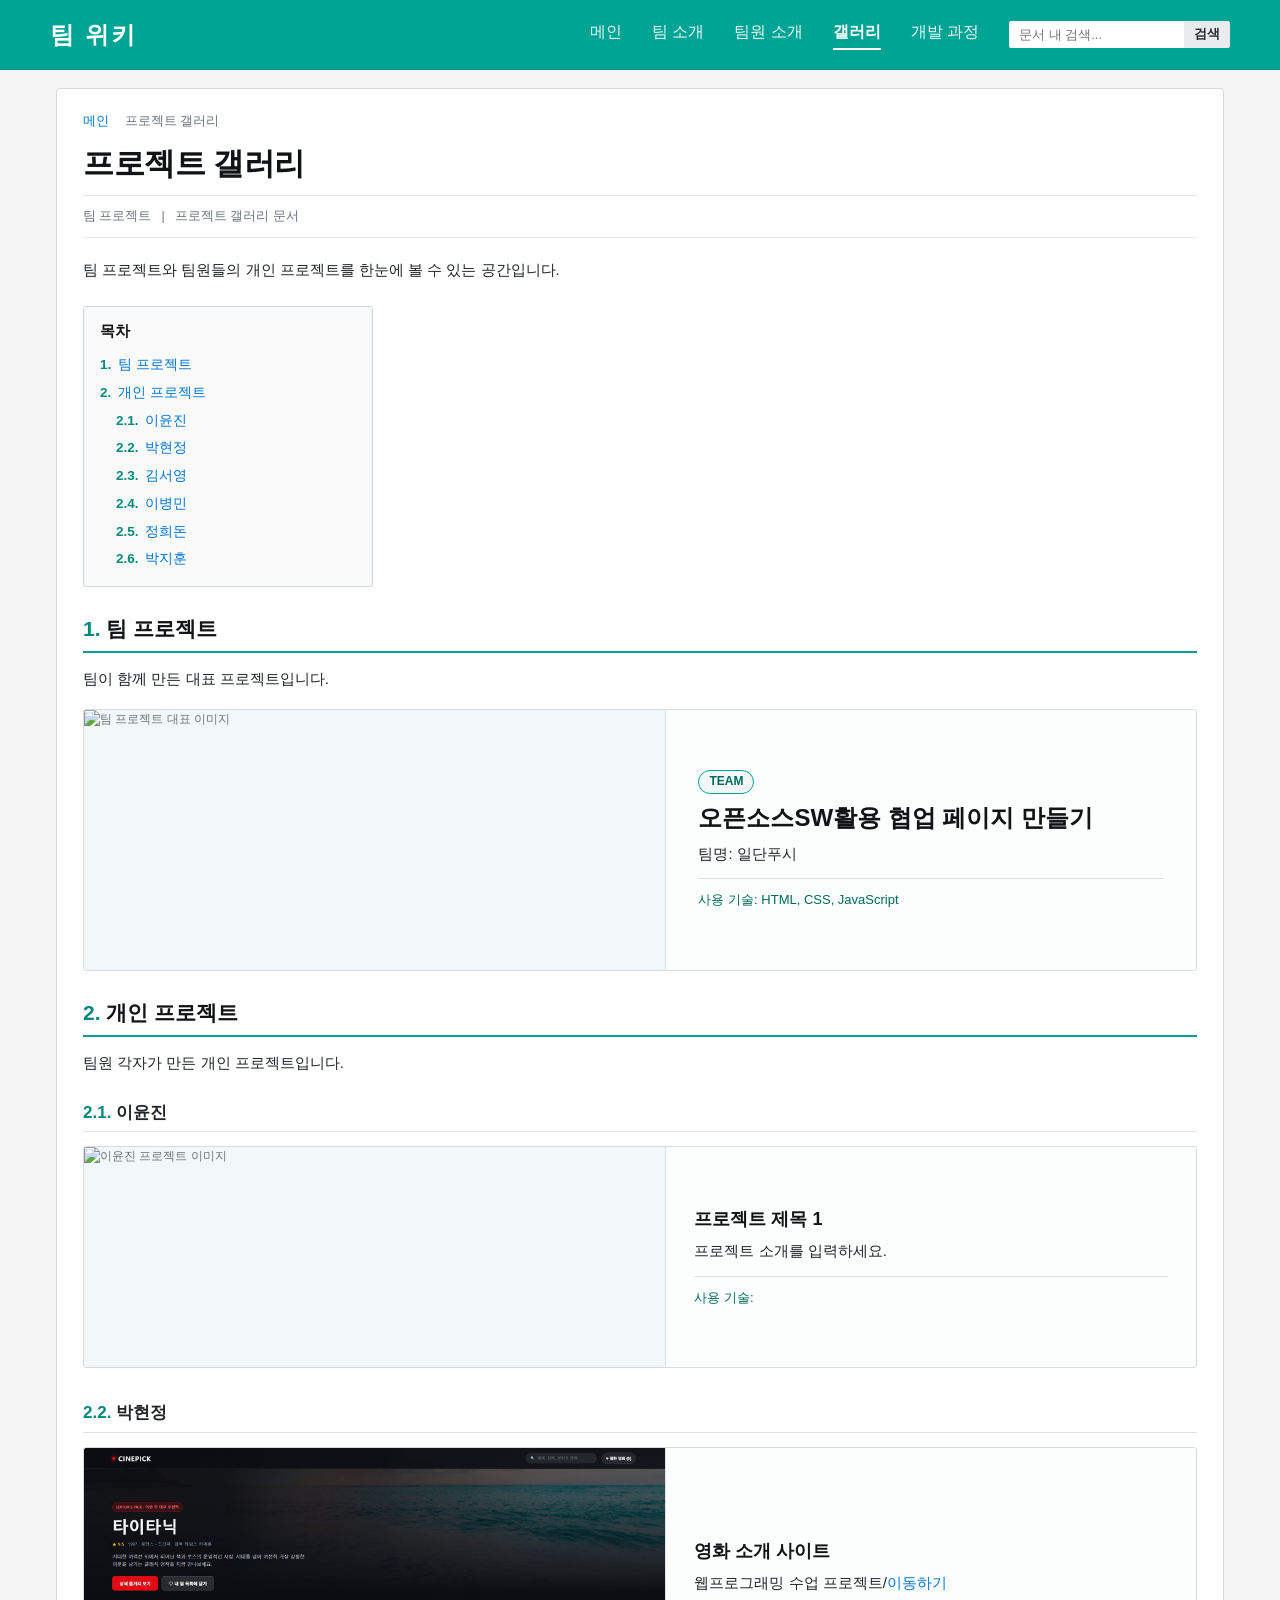
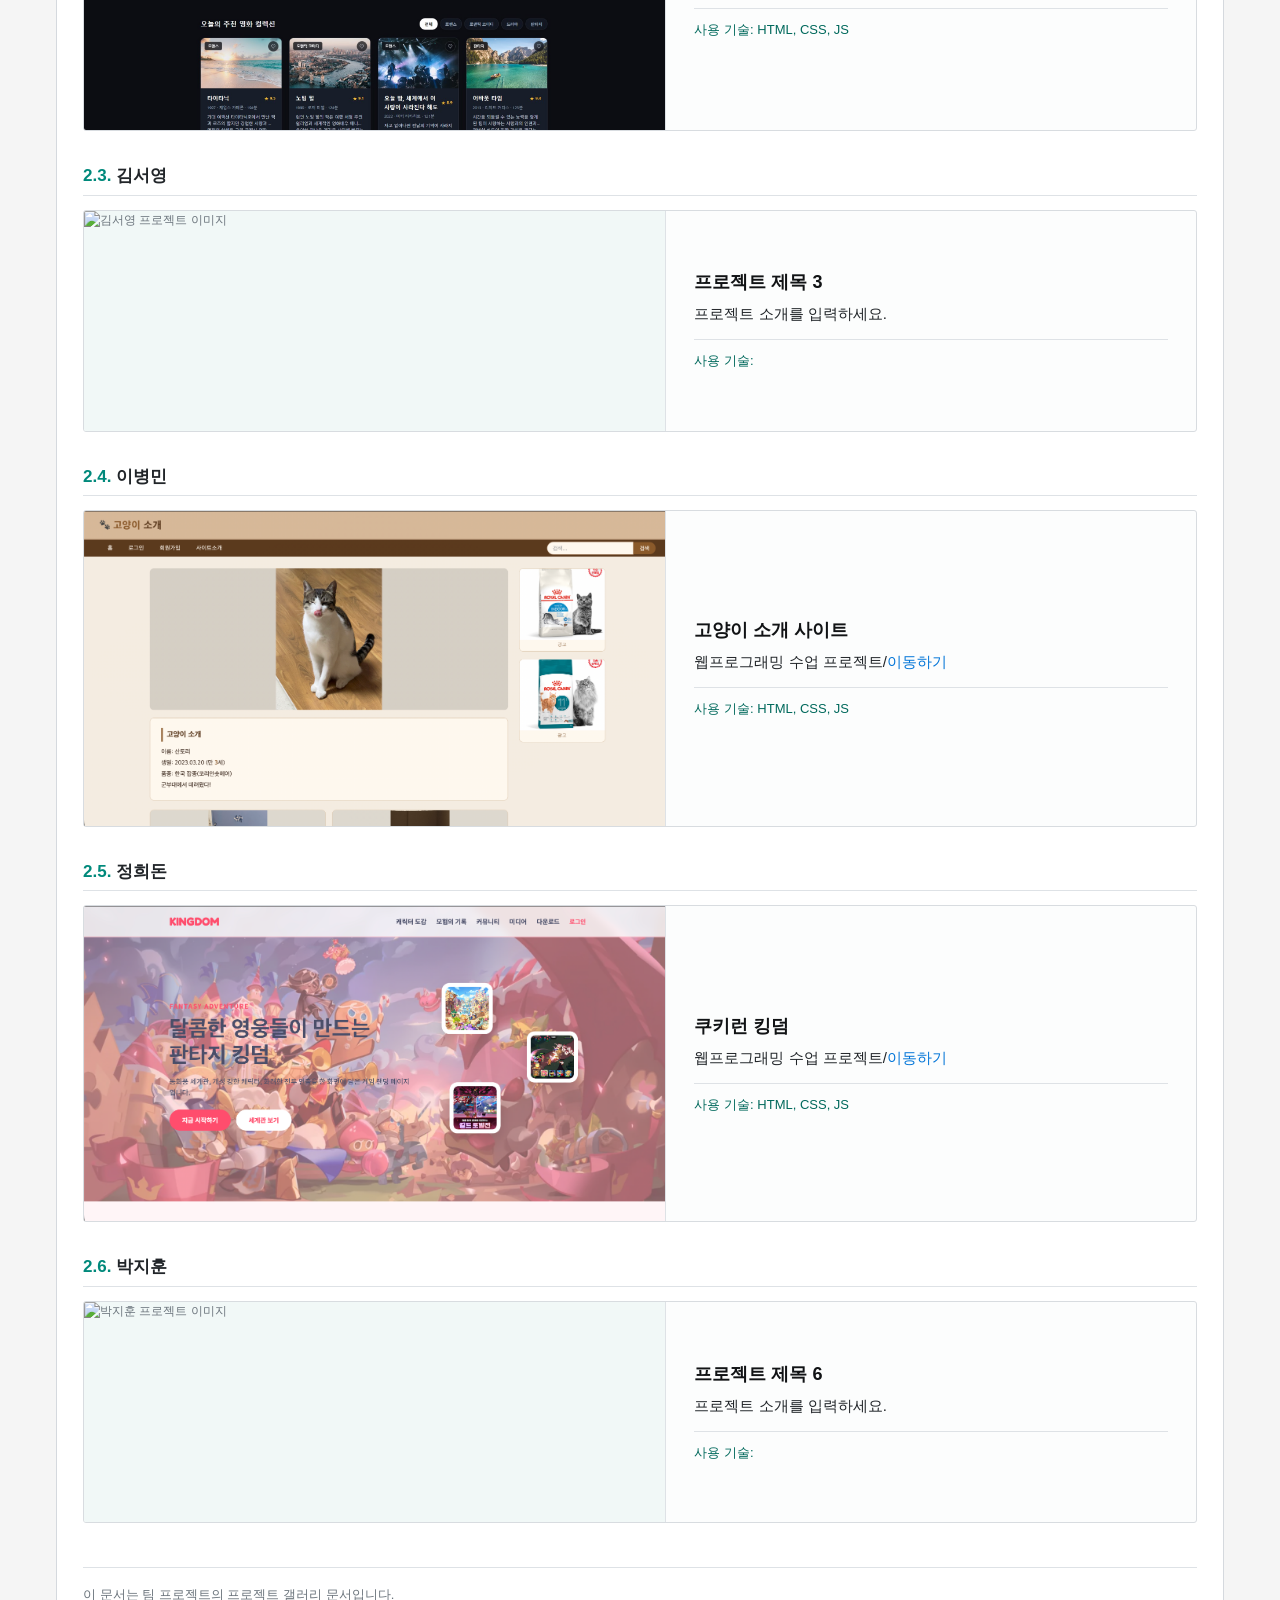
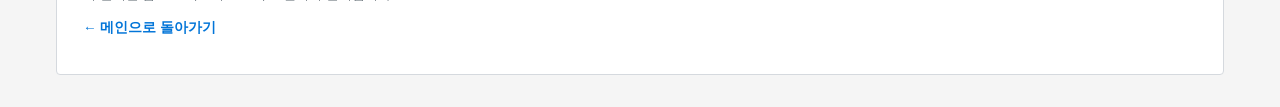
==== commit 0b2e8fa8: "feat: add movie introduction page Co-authored-by: Copilot <223556219+Copilot@users.noreply.github.co" ====
--- a/gallery.html
+++ b/gallery.html
@@ -117,12 +117,12 @@
 
                     <article class="project-card personal-card">
                         <div class="project-thumb">
-                            <img src="images/project-2.png" alt="박현정 프로젝트 이미지">
-                        </div>
-                        <div class="project-info">
-                            <h4 class="project-title">프로젝트 제목 2</h4>
-                            <p class="project-desc">프로젝트 소개를 입력하세요.</p>
-                            <p class="project-tech">사용 기술: </p>
+                            <img src="img/movie.jpg" alt="박현정 프로젝트 이미지">
+                        </div>
+                        <div class="project-info">
+                            <h4 class="project-title">영화 소개 사이트</h4>
+                            <p class="project-desc">웹프로그래밍 수업 프로젝트/<a href="/movie.html" target="_blank">이동하기</a></p>
+                            <p class="project-tech">사용 기술: HTML, CSS, JS</p>
                         </div>
                     </article>
                 </section>
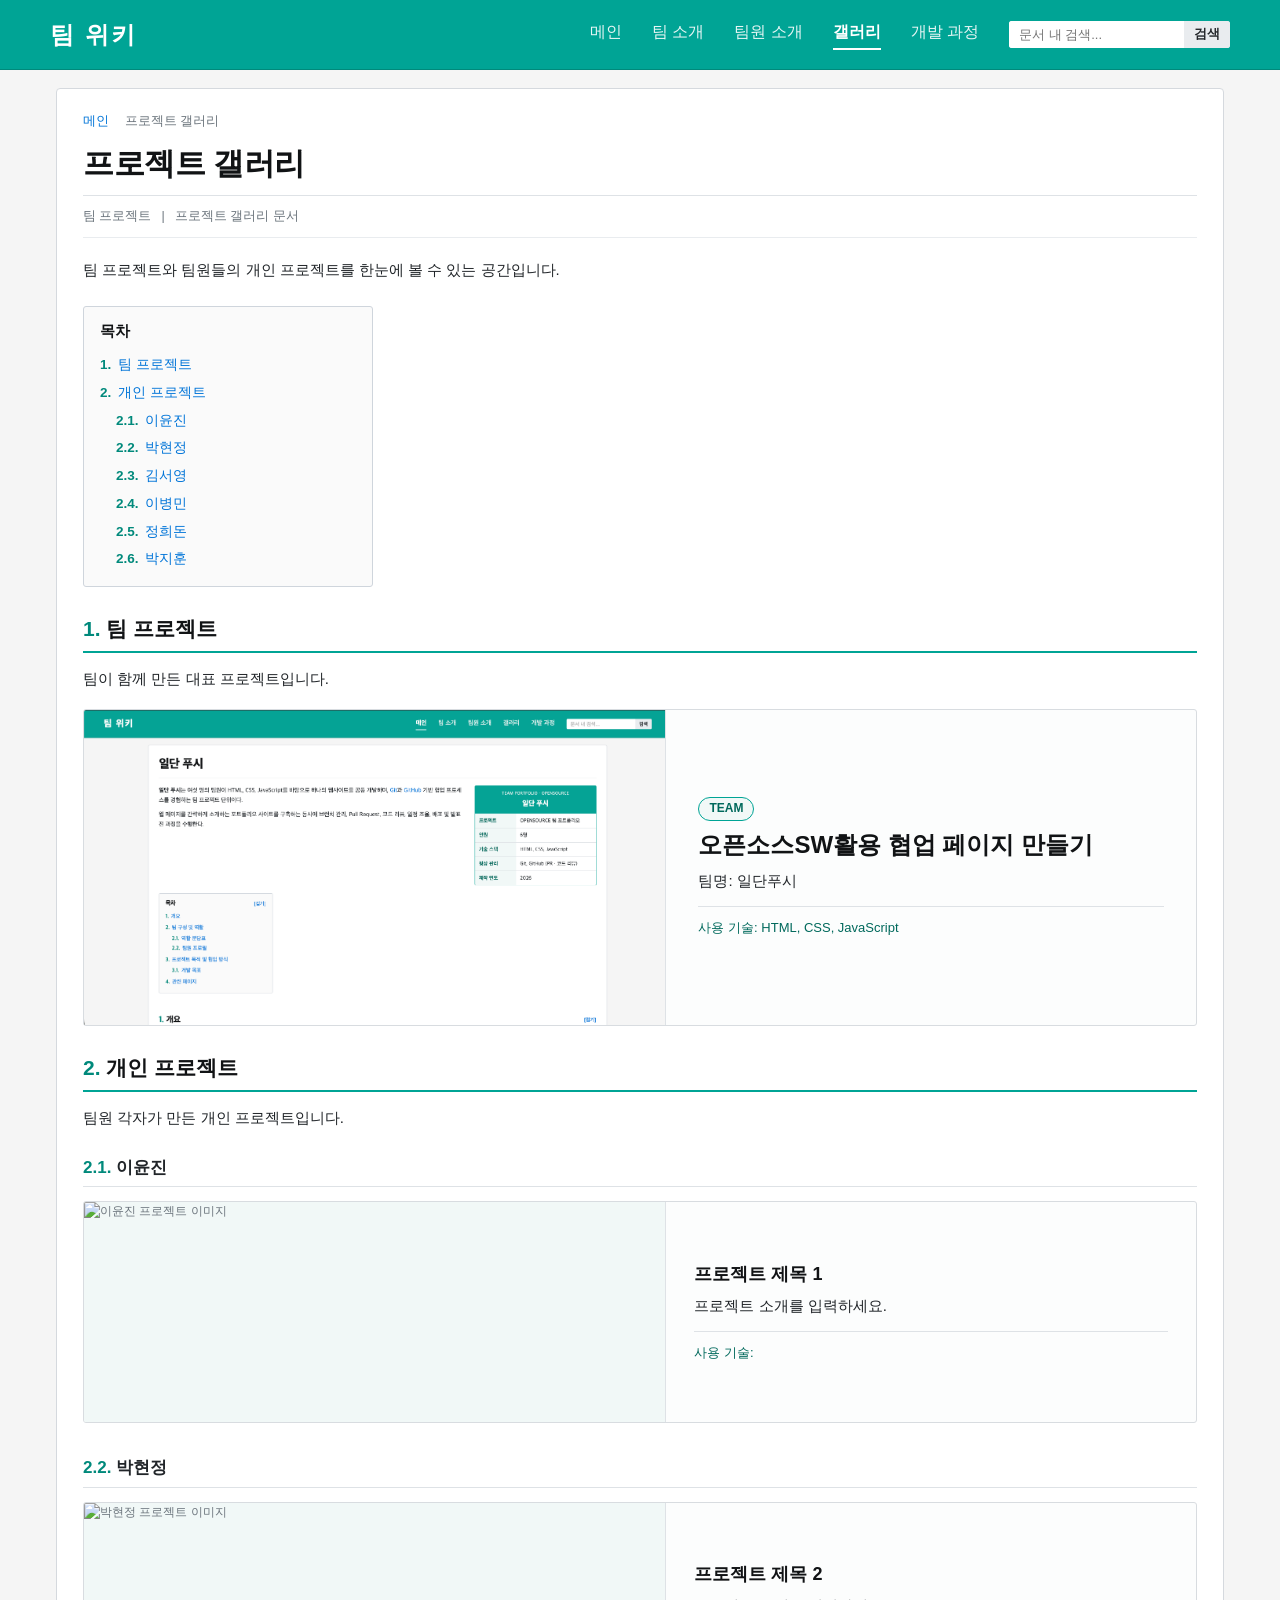
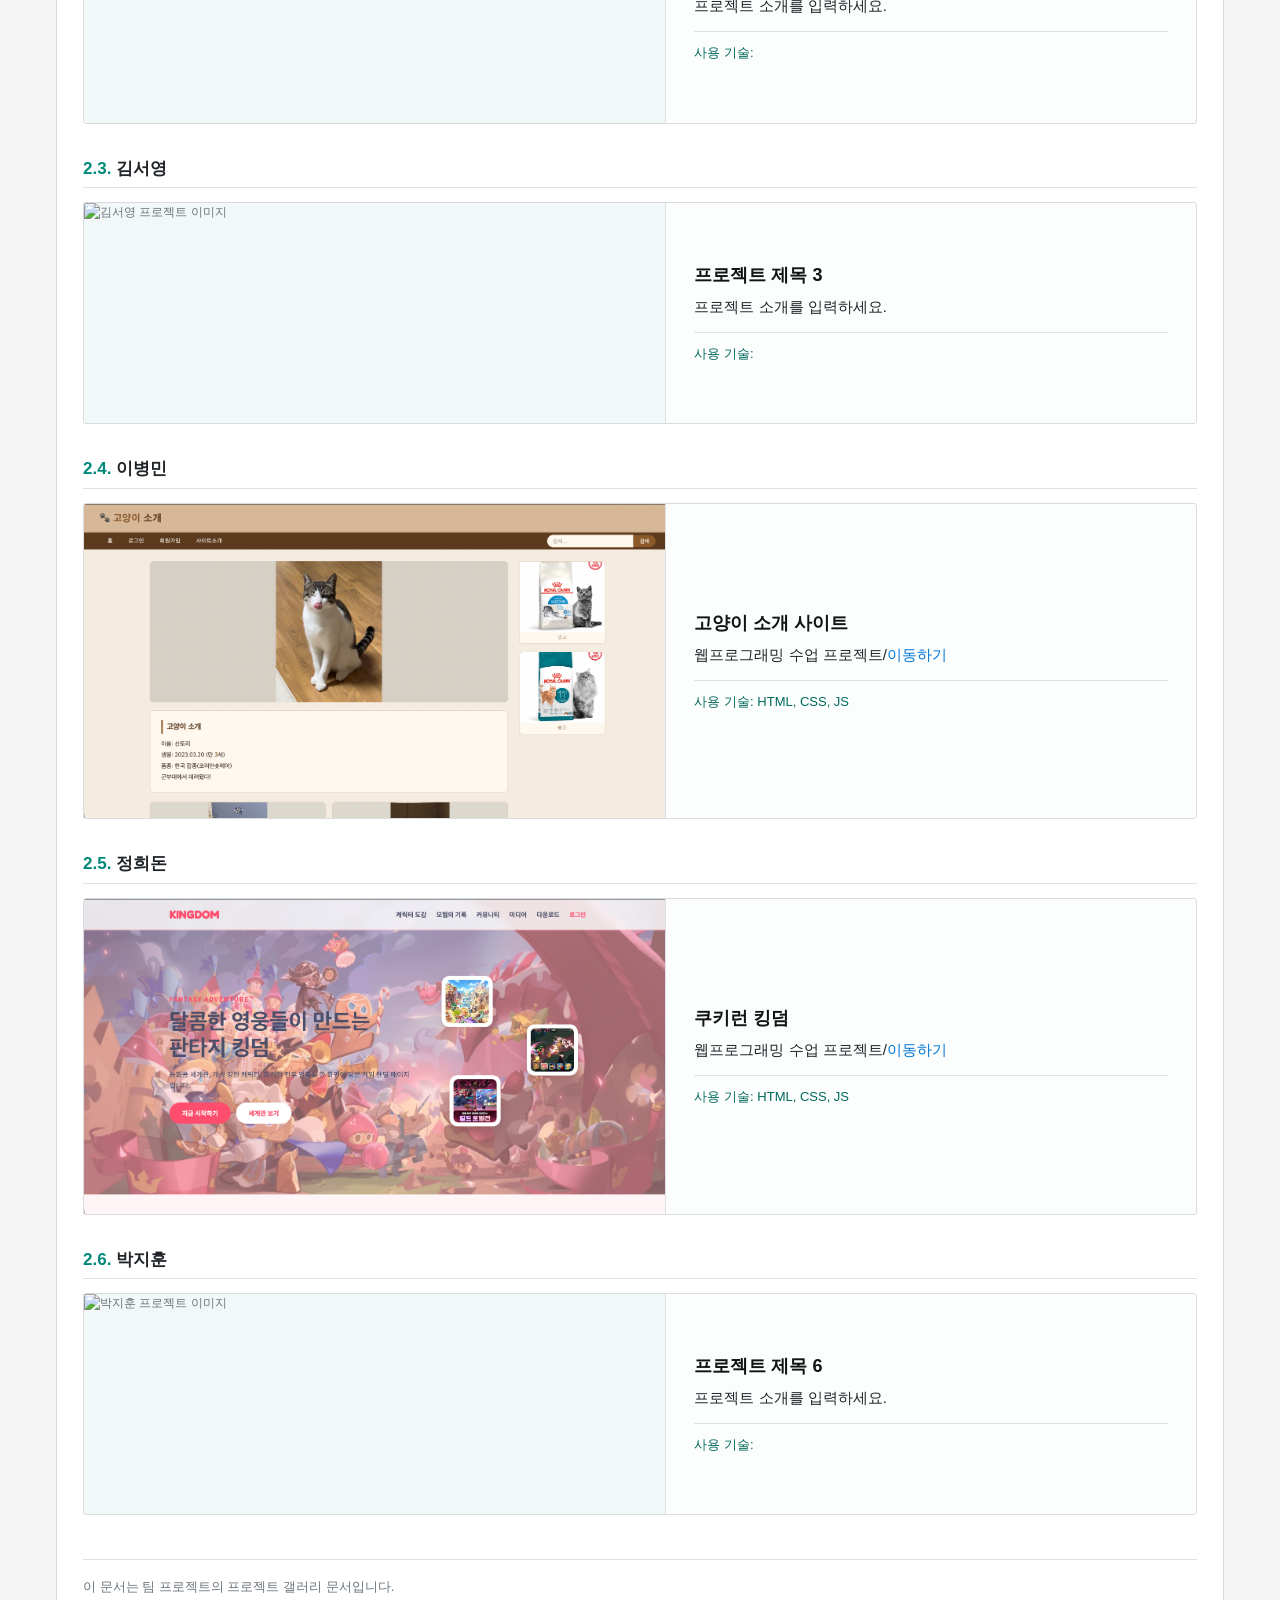
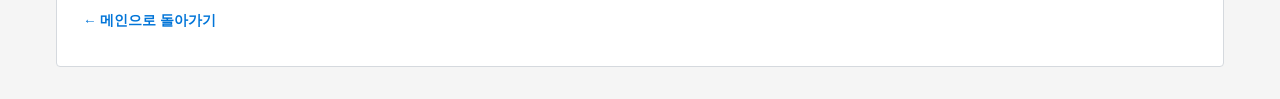
==== commit 80df99ec: "갤러리페이지 내용 추가" ====
--- a/gallery.html
+++ b/gallery.html
@@ -79,7 +79,7 @@
 
                 <article class="project-card gallery-team-card">
                     <div class="project-thumb">
-                        <img src="images/team-project.png" alt="팀 프로젝트 대표 이미지">
+                        <img src="img/teamproject.png" alt="팀 프로젝트 대표 이미지">
                     </div>
                     <div class="project-info">
                         <span class="project-badge">TEAM</span>
@@ -117,12 +117,12 @@
 
                     <article class="project-card personal-card">
                         <div class="project-thumb">
-                            <img src="img/movie.jpg" alt="박현정 프로젝트 이미지">
-                        </div>
-                        <div class="project-info">
-                            <h4 class="project-title">영화 소개 사이트</h4>
-                            <p class="project-desc">웹프로그래밍 수업 프로젝트/<a href="/movie.html" target="_blank">이동하기</a></p>
-                            <p class="project-tech">사용 기술: HTML, CSS, JS</p>
+                            <img src="images/project-2.png" alt="박현정 프로젝트 이미지">
+                        </div>
+                        <div class="project-info">
+                            <h4 class="project-title">프로젝트 제목 2</h4>
+                            <p class="project-desc">프로젝트 소개를 입력하세요.</p>
+                            <p class="project-tech">사용 기술: </p>
                         </div>
                     </article>
                 </section>
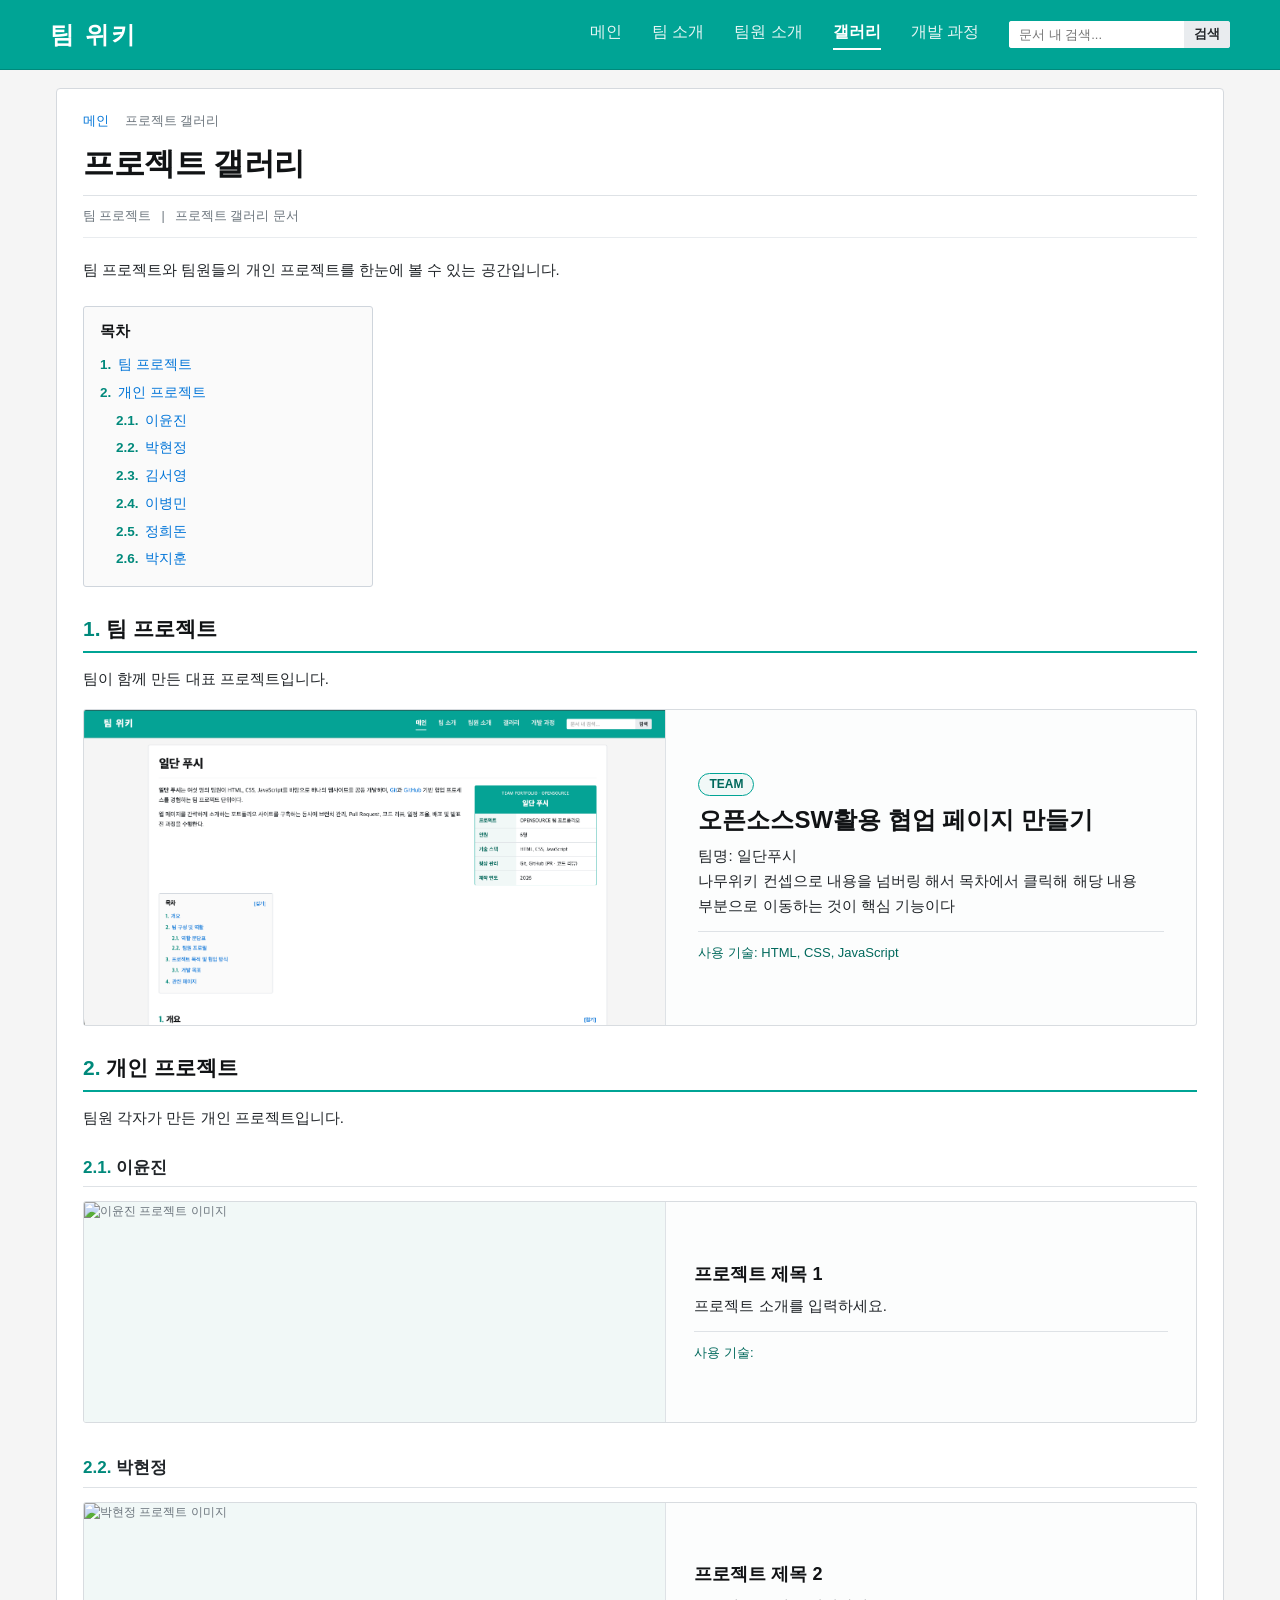
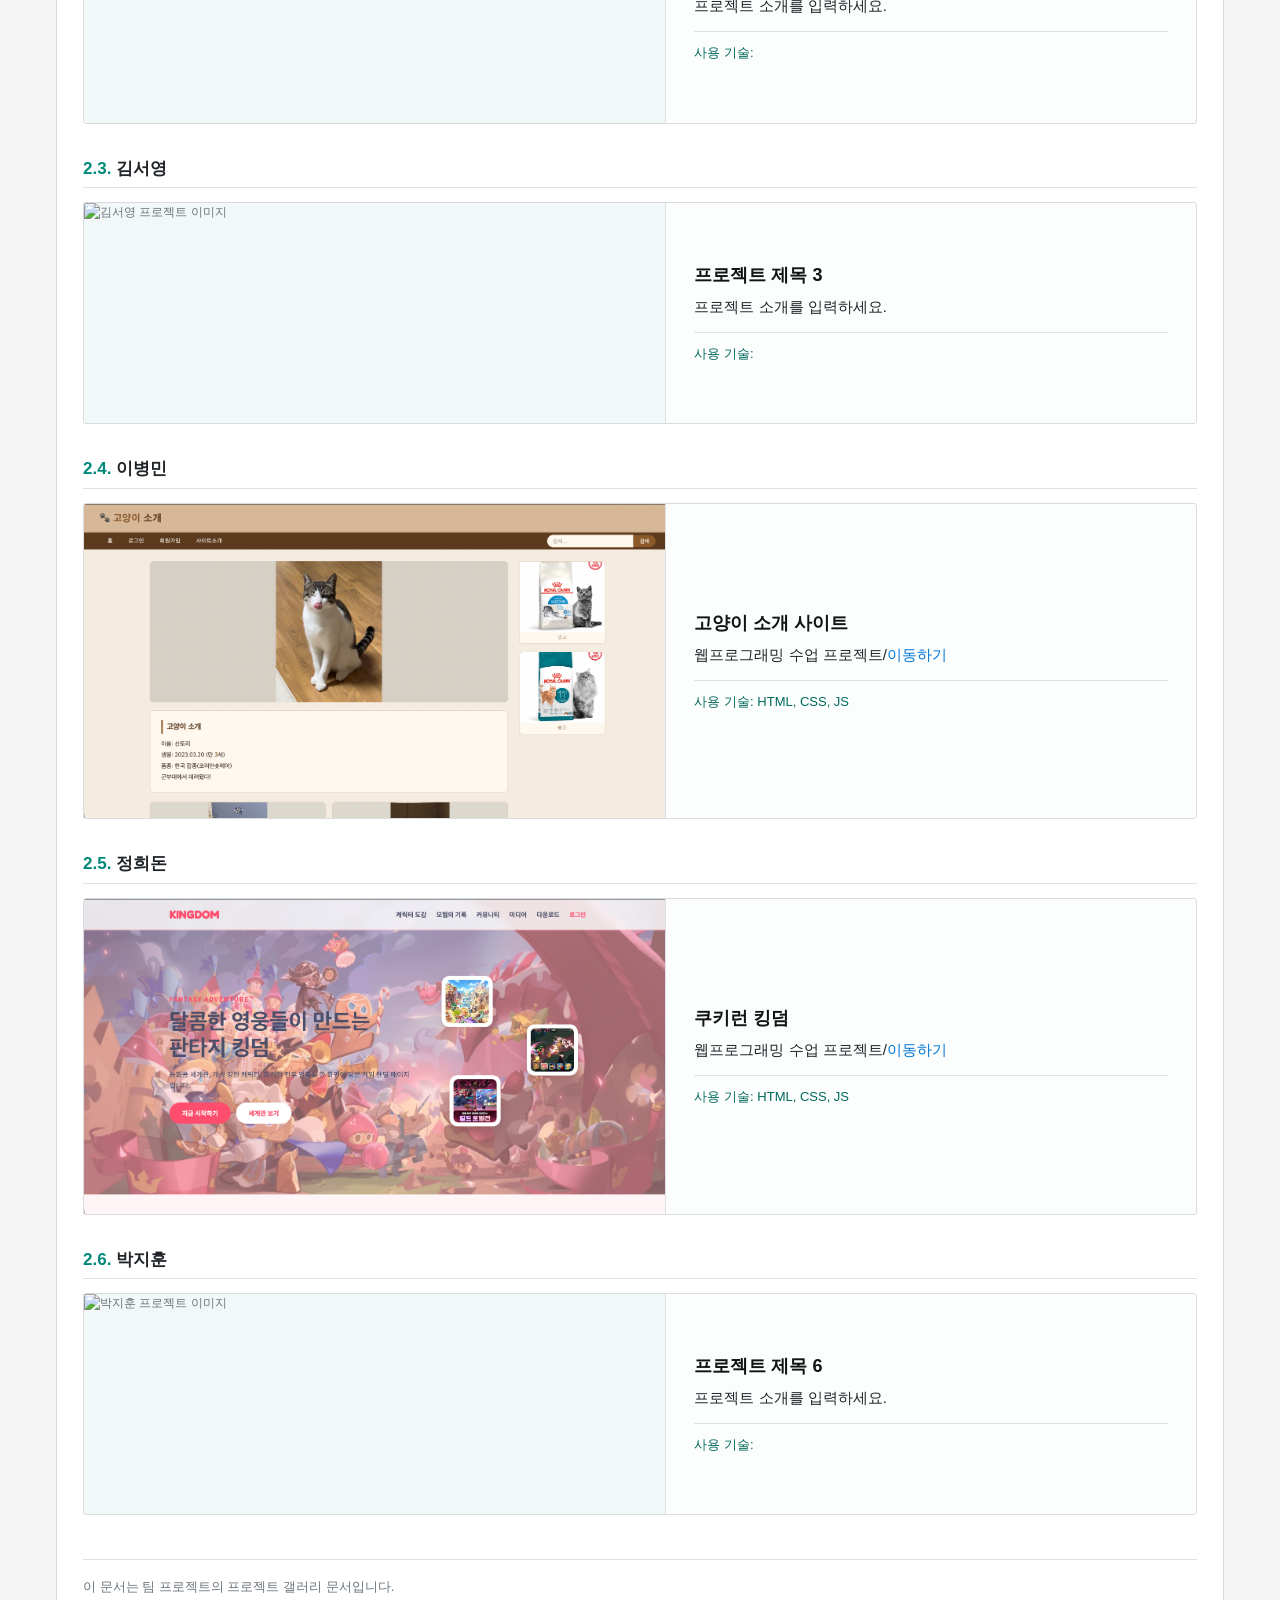
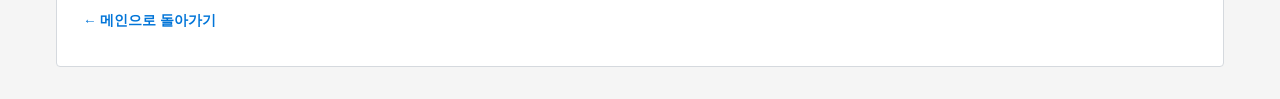
==== commit 6c1bb83e: "갤러리 페이지 내용 추가" ====
--- a/gallery.html
+++ b/gallery.html
@@ -84,7 +84,7 @@
                     <div class="project-info">
                         <span class="project-badge">TEAM</span>
                         <h3 class="project-title">오픈소스SW활용 협업 페이지 만들기</h3>
-                        <p class="project-desc">팀명: 일단푸시</p>
+                        <p class="project-desc">팀명: 일단푸시<br>나무위키 컨셉으로 내용을 넘버링 해서 목차에서 클릭해 해당 내용 부분으로 이동하는 것이 핵심 기능이다</p>
                         <p class="project-tech">사용 기술: HTML, CSS, JavaScript</p>
                     </div>
                 </article>
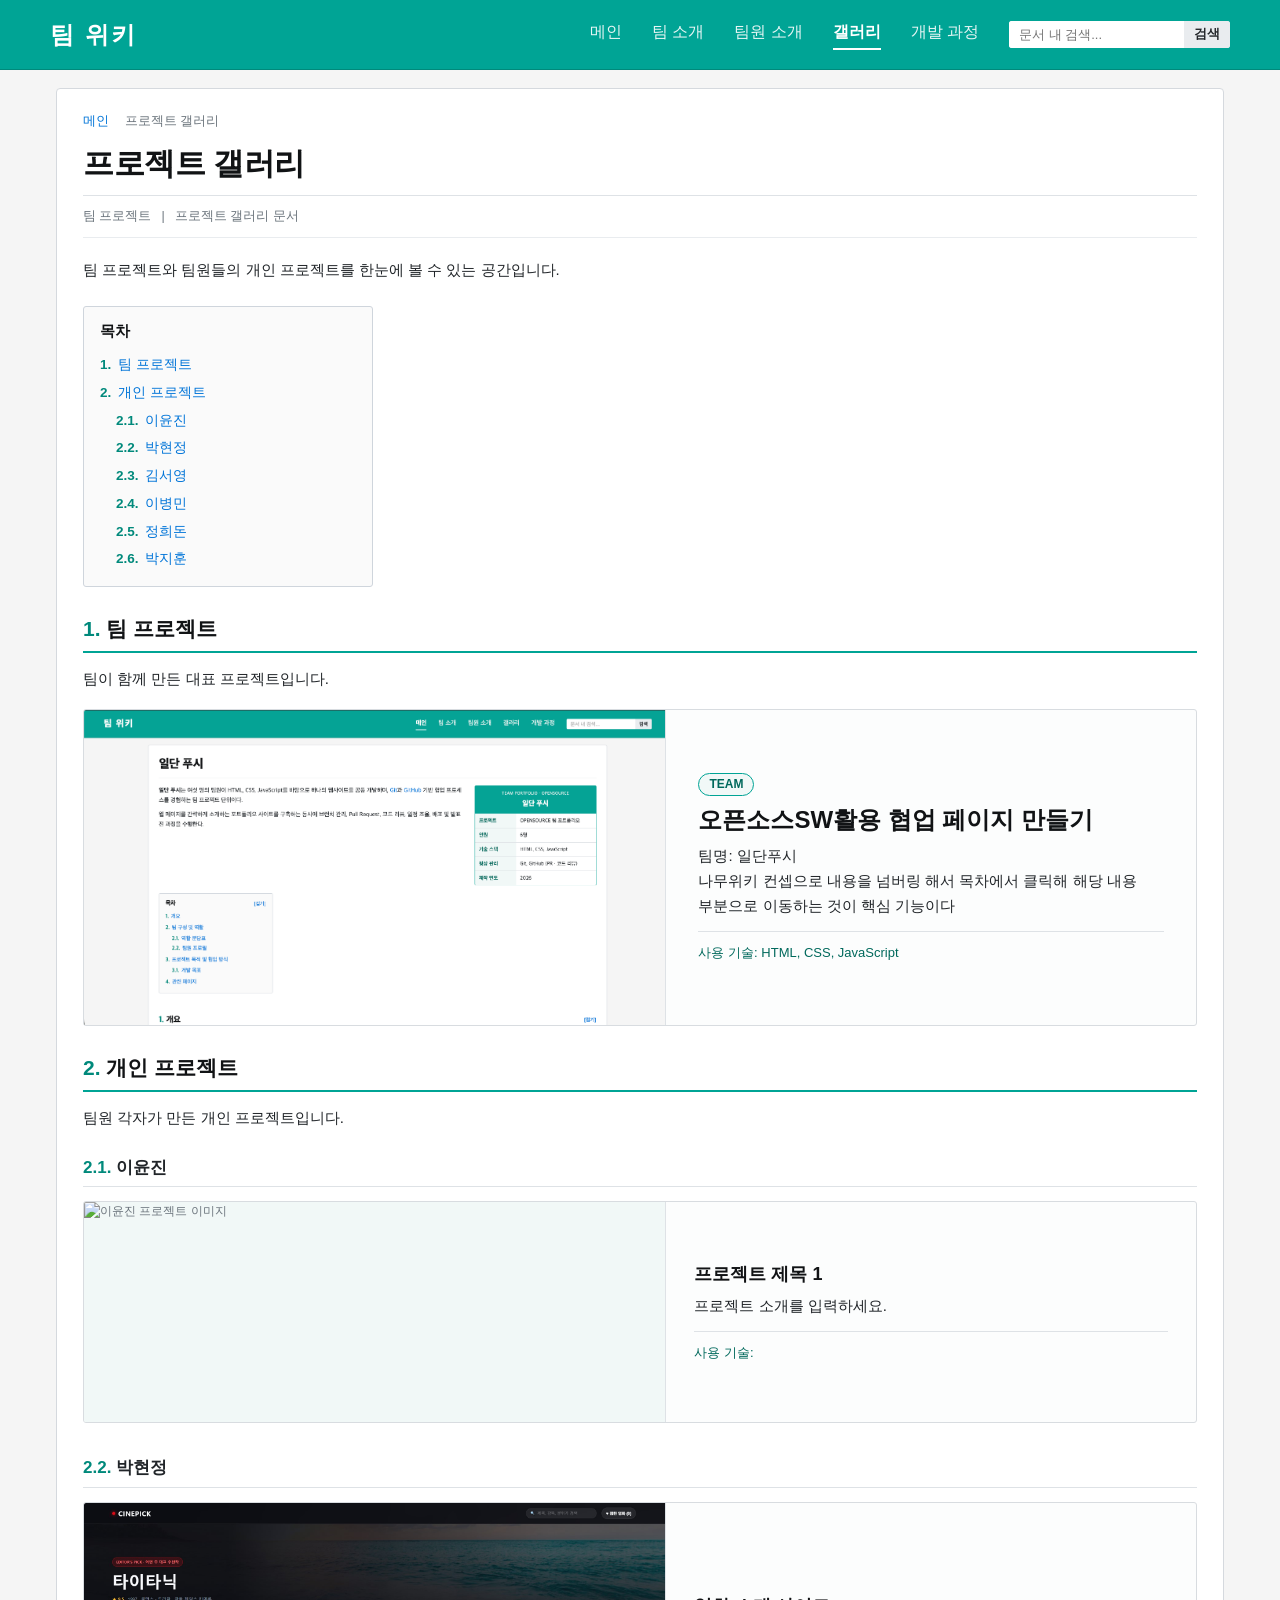
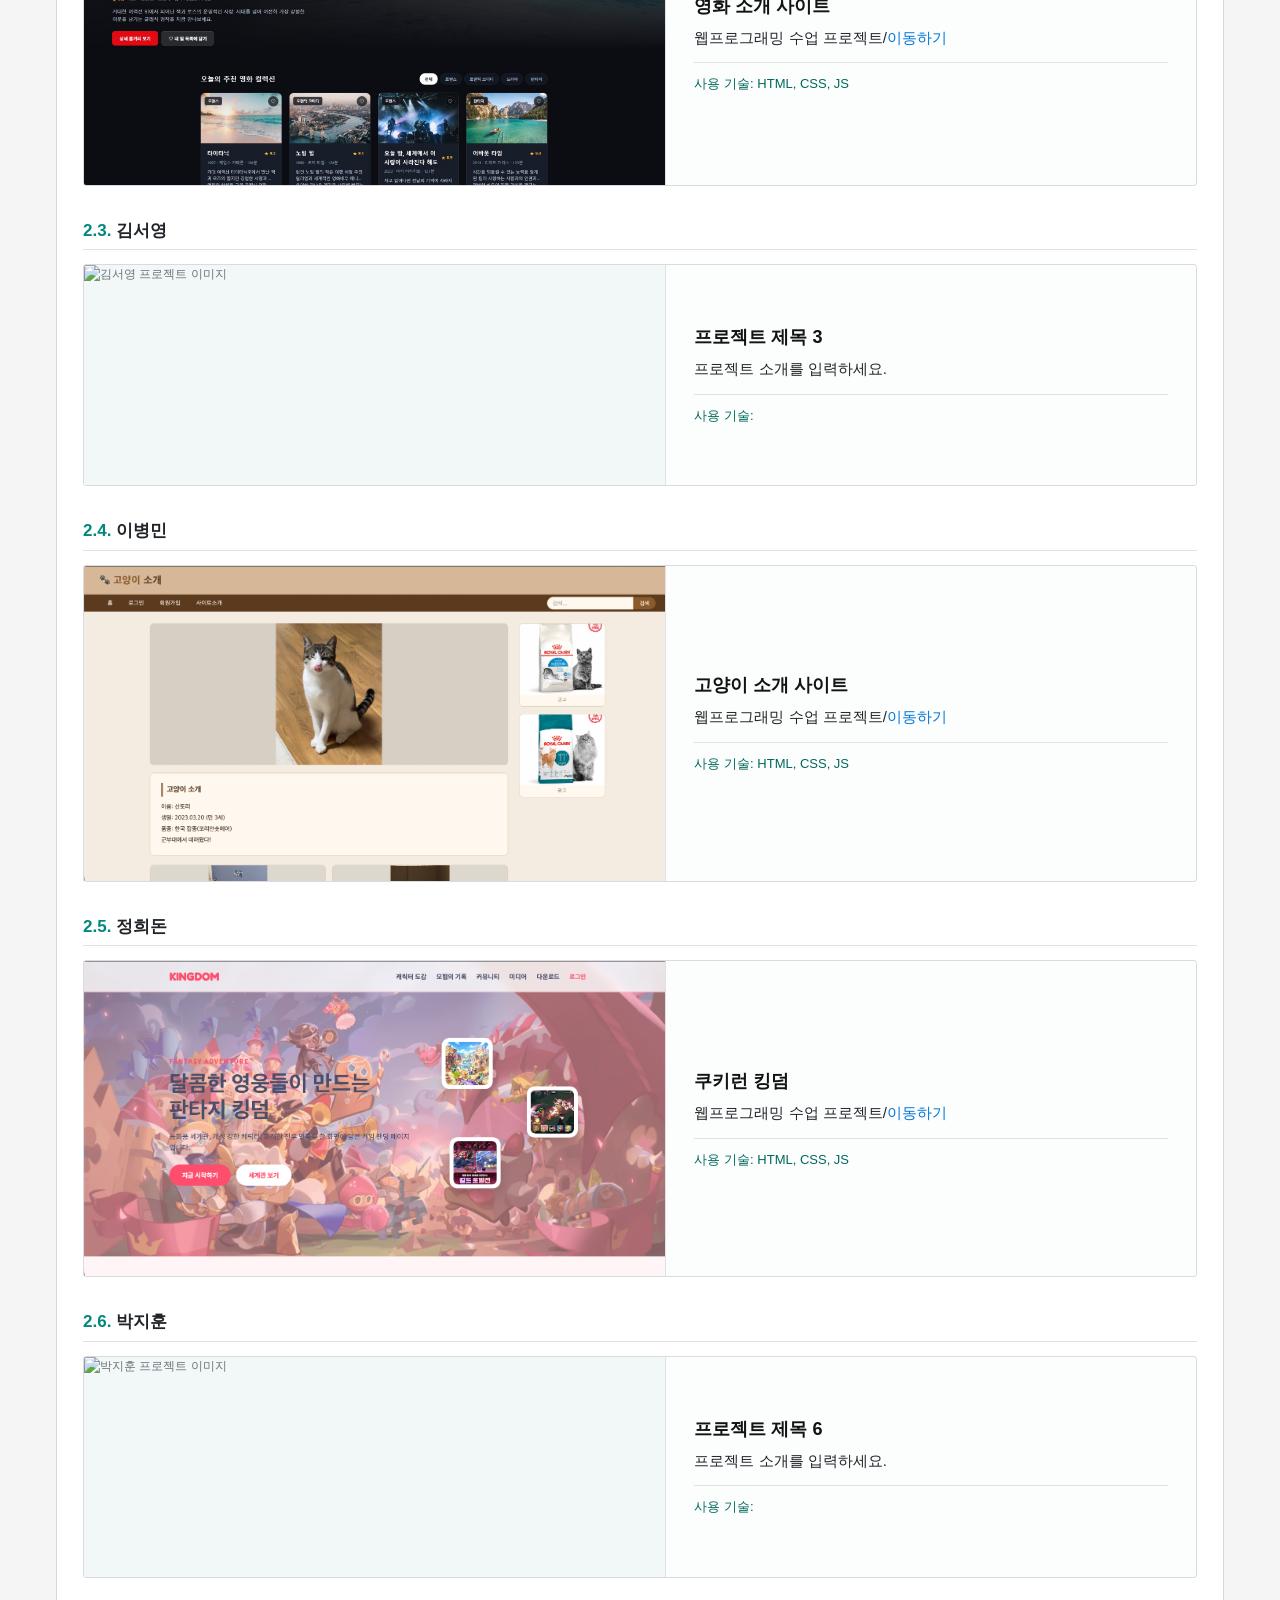
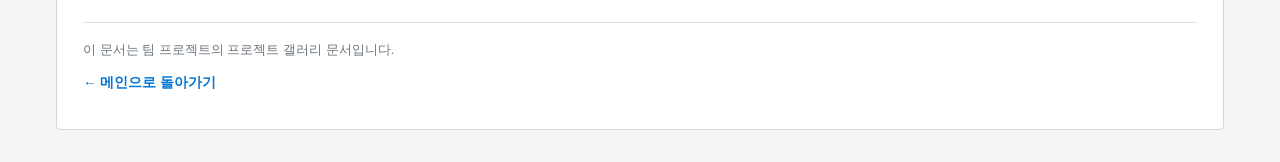
==== commit 30d6abc6: "Merge pull request #10 from jhd0306/gallery_hyunjeong feat: add movie introduction page" ====
--- a/gallery.html
+++ b/gallery.html
@@ -117,12 +117,12 @@
 
                     <article class="project-card personal-card">
                         <div class="project-thumb">
-                            <img src="images/project-2.png" alt="박현정 프로젝트 이미지">
-                        </div>
-                        <div class="project-info">
-                            <h4 class="project-title">프로젝트 제목 2</h4>
-                            <p class="project-desc">프로젝트 소개를 입력하세요.</p>
-                            <p class="project-tech">사용 기술: </p>
+                            <img src="img/movie.jpg" alt="박현정 프로젝트 이미지">
+                        </div>
+                        <div class="project-info">
+                            <h4 class="project-title">영화 소개 사이트</h4>
+                            <p class="project-desc">웹프로그래밍 수업 프로젝트/<a href="/movie.html" target="_blank">이동하기</a></p>
+                            <p class="project-tech">사용 기술: HTML, CSS, JS</p>
                         </div>
                     </article>
                 </section>
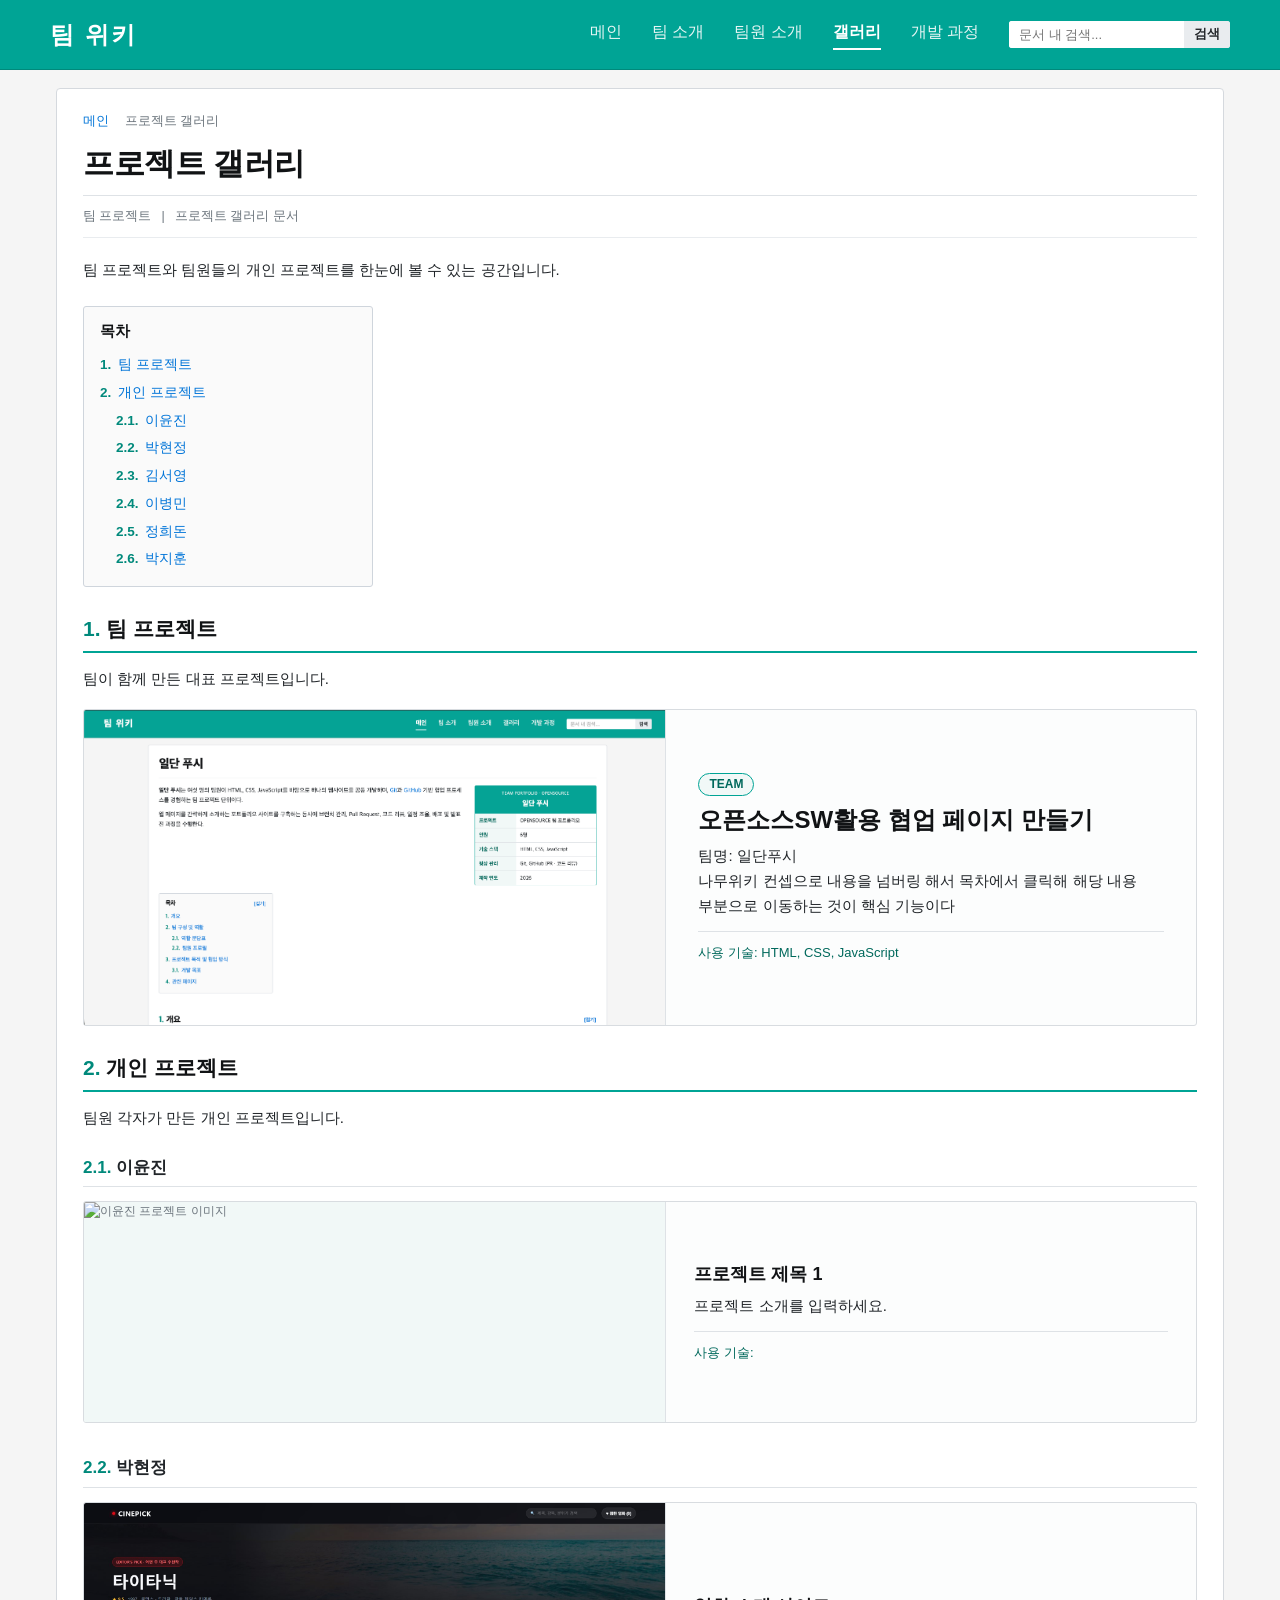
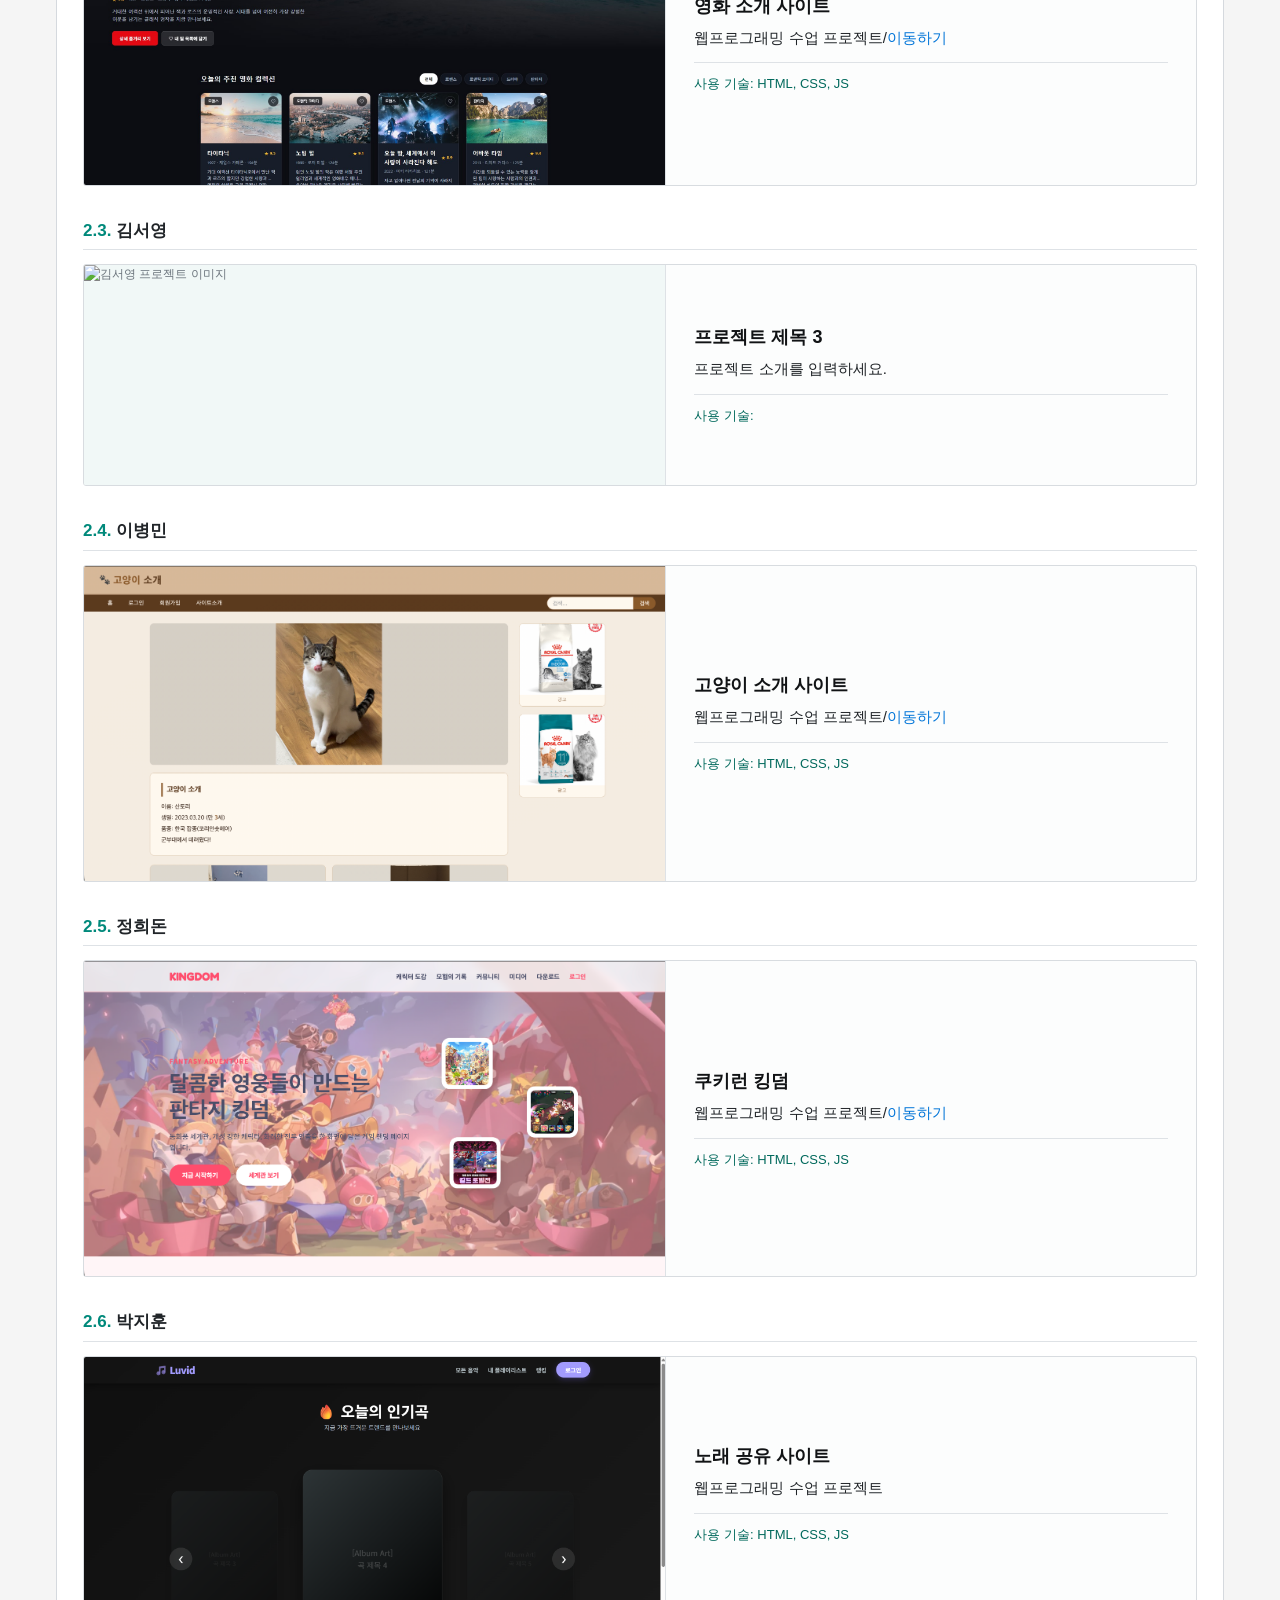
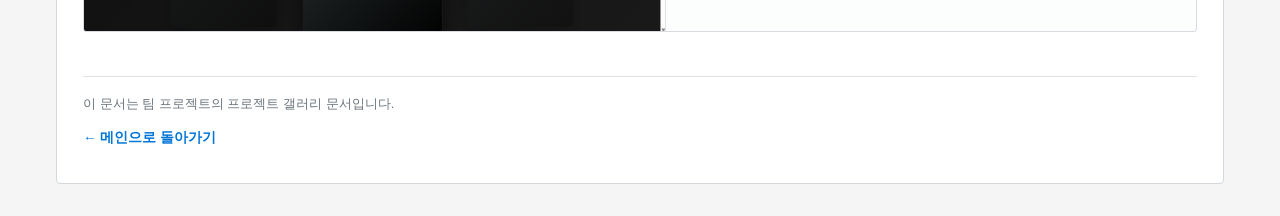
==== commit 2134aef9: "갤러리 페이지 내용 추가" ====
--- a/gallery.html
+++ b/gallery.html
@@ -181,12 +181,12 @@
 
                     <article class="project-card personal-card">
                         <div class="project-thumb">
-                            <img src="images/project-6.png" alt="박지훈 프로젝트 이미지">
-                        </div>
-                        <div class="project-info">
-                            <h4 class="project-title">프로젝트 제목 6</h4>
-                            <p class="project-desc">프로젝트 소개를 입력하세요.</p>
-                            <p class="project-tech">사용 기술: </p>
+                            <img src="img/pjhproject.png" alt="박지훈 프로젝트 이미지">
+                        </div>
+                        <div class="project-info">
+                            <h4 class="project-title">노래 공유 사이트</h4>
+                            <p class="project-desc">웹프로그래밍 수업 프로젝트</p>
+                            <p class="project-tech">사용 기술: HTML, CSS, JS</p>
                         </div>
                     </article>
                 </section>
